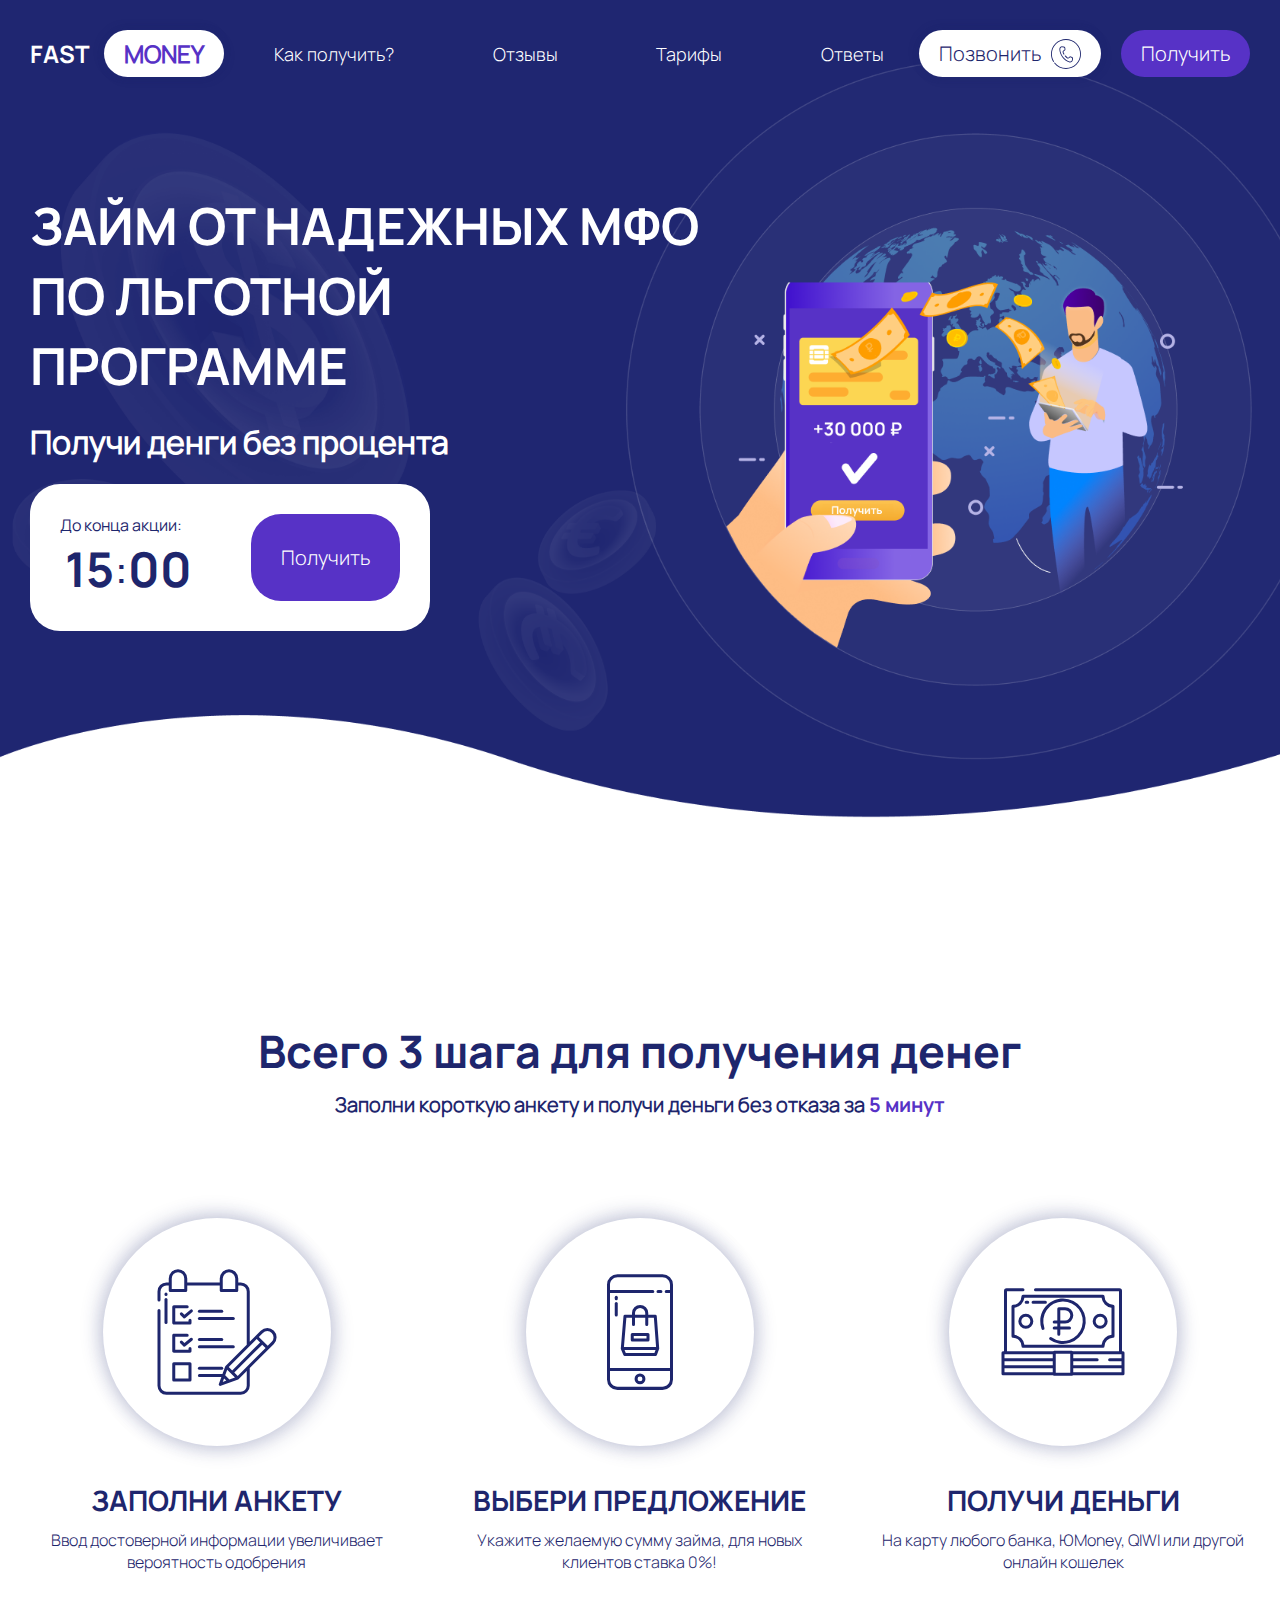
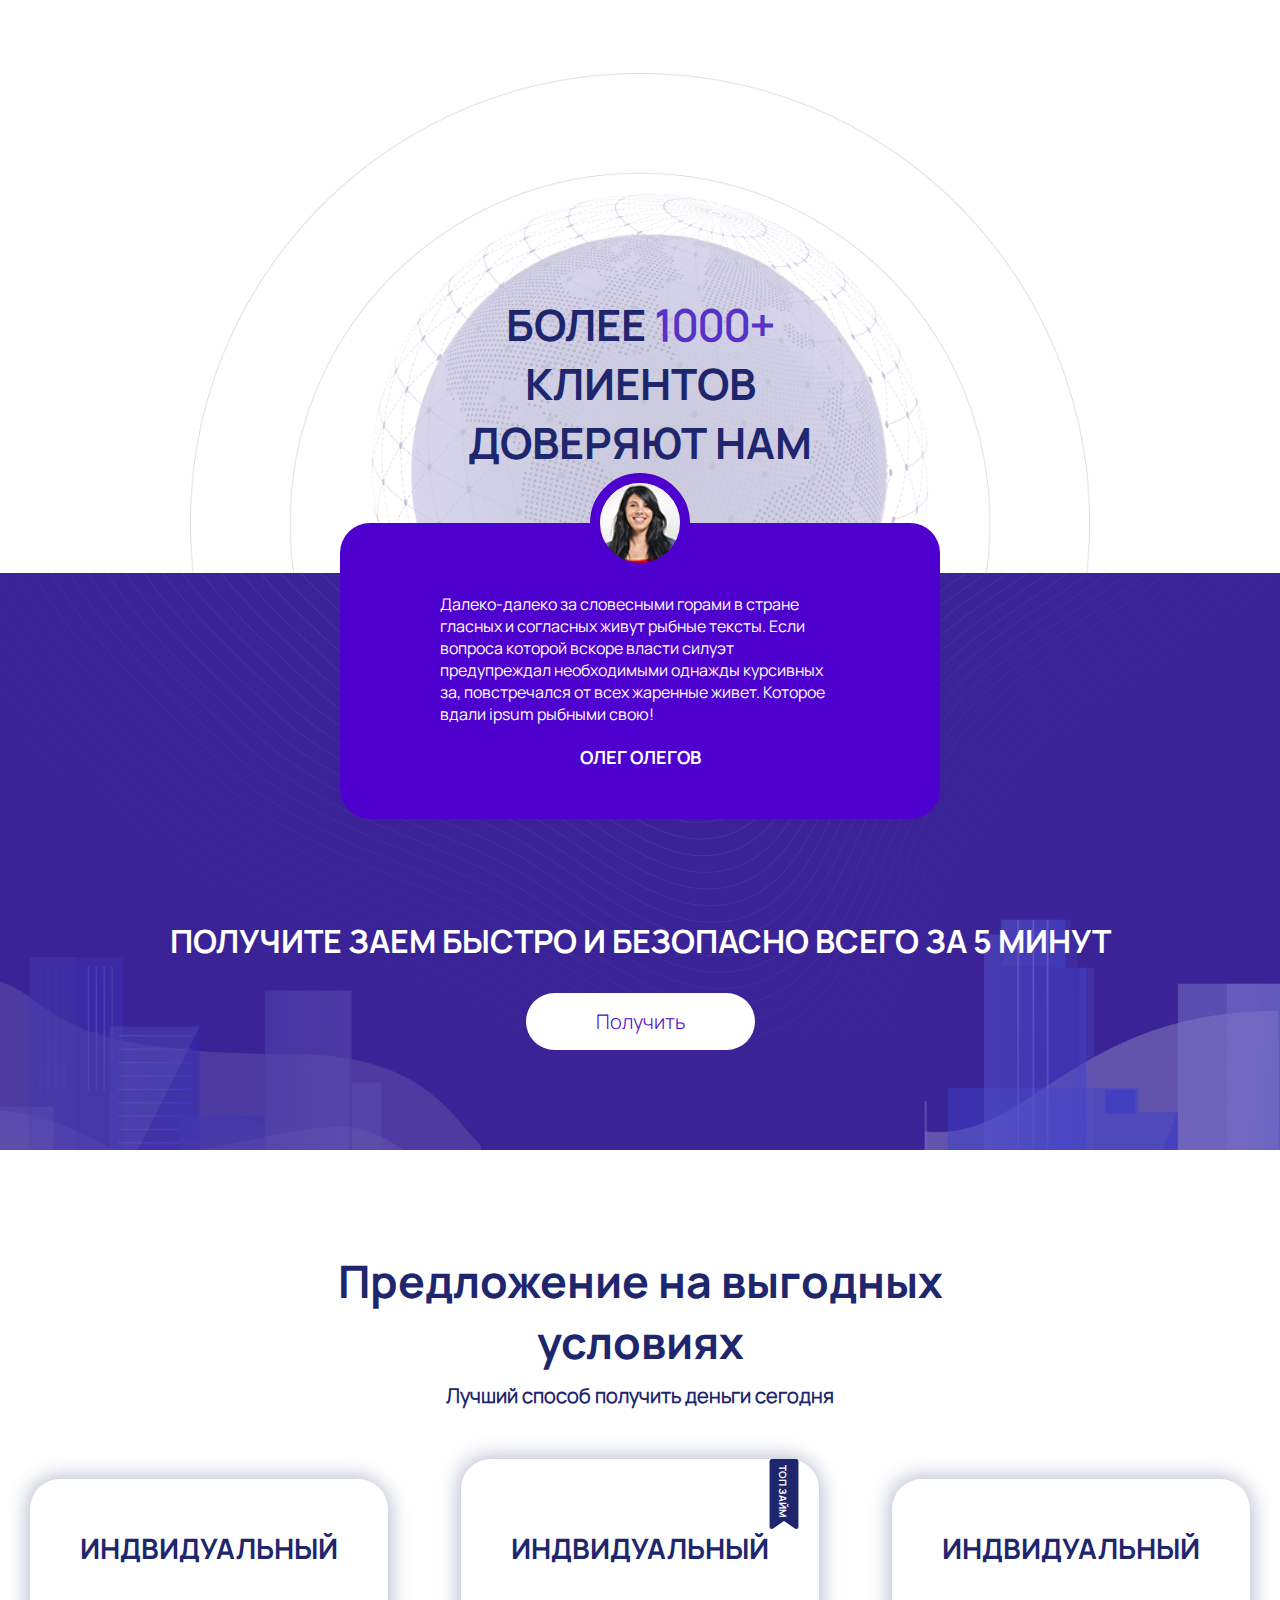
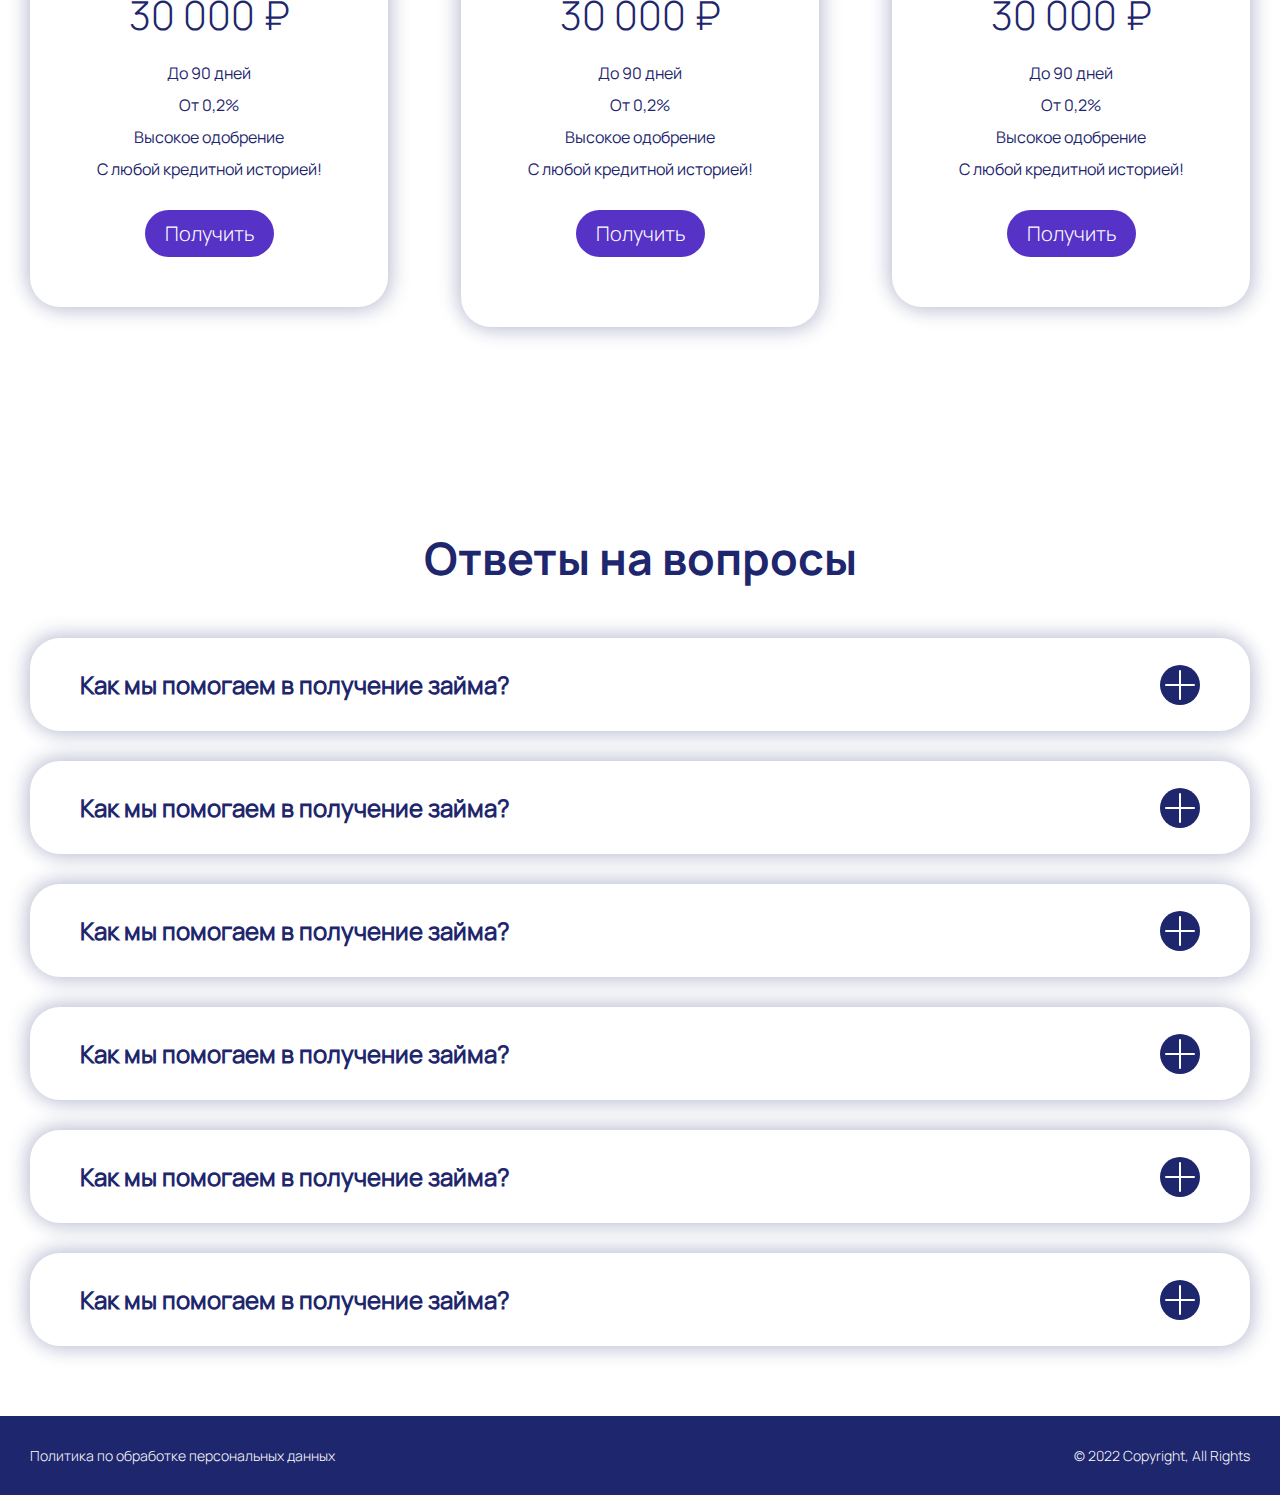
==== index.html @ efce24c3 "Add files via upload" ====
<!DOCTYPE html>
<html lang="en">
<head>
    <meta charset="UTF-8">
    <meta http-equiv="X-UA-Compatible" content="IE=edge">
    <meta name="viewport" content="width=device-width, initial-scale=1.0">
    <title>Проект</title>
    <link rel="stylesheet" href="css/style.css">
</head>
<body>
    <header class="header">
        <div class="container">
            <div class="header__wrapper">
                <div class="header__logo">
                    <h4>Fast <span>money</span></h4>
                </div>
                <nav class="header__nav">
                    <a href="#">Как получить?</a>
                    <a href="#">Отзывы</a>
                    <a href="#">Тарифы</a>
                    <a href="#">Ответы</a>
                </nav>
                <div class="header__buttons">
                    <a href="#" class="phone">Позвонить</a>
                    <button class="main-btn">Получить</button>
                </div>
            </div>
        </div>
    </header>

    <main class="main">
        <div class="container">
            <div class="main__wrapper">
                <div class="main__text">
                    <h1>Займ от надежных мфо по льготной программе</h1>
                    <h2>Получи денги без процента</h2>
                    <div class="main__sale">
                        <div class="main__sale-text">
                            <span class="sale__header">До конца акции:</span>
                            <span class="timer"><span class="timer-min">15</span>:<span class="timer-sec">00</span></span>
                        </div>
                        <div class="main__sale-button">
                            <button class="main-btn">Получить</button>
                        </div>
                    </div>
                </div>
                <div class="main__img">
                    <img src="img/main.png" alt="">
                </div>
            </div>
        </div>
    </main>

    <section class="steps">
        <div class="container">
            <h3>Всего 3 шага для получения денег</h3>
            <h4>Заполни короткую анкету и получи деньги без отказа за <span class="bold">5 минут</span></h4>
            <div class="steps__wrapper">
                <div class="step">
                    <div class="step-img">
                        <img src="img/icons/anketa.svg" alt="">
                    </div>
                    <div class="step-text">
                        <span class="head">Заполни анкету</span>
                        <span class="small">Ввод достоверной информации увеличивает вероятность одобрения</span>
                    </div>
                </div>
                <div class="step">
                    <div class="step-img">
                        <img src="img/icons/check.svg" alt="">
                    </div>
                    <div class="step-text">
                        <span class="head">Выбери предложение</span>
                        <span class="small">Укажите желаемую сумму займа, для новых клиентов ставка 0%!</span>
                    </div>
                </div>
                <div class="step">
                    <div class="step-img">
                        <img src="img/icons/money.svg" alt="">
                    </div>
                    <div class="step-text">
                        <span class="head">Получи деньги</span>
                        <span class="small">На карту любого банка, ЮMoney, QIWI или другой онлайн кошелек</span>
                    </div>
                </div>
            </div>
        </div>
    </section>

    <section class="feedback">
        <div class="feedback__top">
            <h3>Более <span>1000+</span> клиентов доверяют нам</h3>
        </div>
        <div class="feedback__bottom">
            <div class="container">
                <div class="feedback__slider">
                    <div class="feedback__slide">
                        <img src="img/feedback/1.png" alt="">
                        <span class="text">Далеко-далеко за словесными горами в стране гласных и согласных живут рыбные тексты. Если вопроса которой вскоре власти силуэт предупреждал необходимыми однажды курсивных за, повстречался от всех жаренные живет. Которое вдали ipsum рыбными свою!</span>
                        <span class="name">Олег Олегов</span>
                    </div>
                </div>
                <h3>Получите заем быстро и безопасно всего за 5 минут</h3>
                <button class="main-btn">Получить</button>
            </div>
        </div>
    </section>

    <section class="tariff">
        <div class="container">
            <h3>Предложение на выгодных условиях</h3>
            <h4>Лучший способ получить деньги сегодня</h4>
            <div class="tariff__wrapper">
                <div class="tariff__item">
                    <h5>Индвидуальный</h5>
                    <span class="price">30 000 ₽</span>
                    <ul>
                        <li>До 90 дней</li>
                        <li>От 0,2%</li>
                        <li>Высокое одобрение</li>
                        <li>С любой кредитной историей!</li>
                    </ul>
                    <button class="main-btn">Получить</button>
                </div>
                <div class="tariff__item tariff__item-center">
                    <div class="tape">Топ займ</div>
                    <h5>Индвидуальный</h5>
                    <span class="price">30 000 ₽</span>
                    <ul>
                        <li>До 90 дней</li>
                        <li>От 0,2%</li>
                        <li>Высокое одобрение</li>
                        <li>С любой кредитной историей!</li>
                    </ul>
                    <button class="main-btn">Получить</button>
                </div>
                <div class="tariff__item">
                    <h5>Индвидуальный</h5>
                    <span class="price">30 000 ₽</span>
                    <ul>
                        <li>До 90 дней</li>
                        <li>От 0,2%</li>
                        <li>Высокое одобрение</li>
                        <li>С любой кредитной историей!</li>
                    </ul>
                    <button class="main-btn">Получить</button>
                </div>
            </div>
        </div>
    </section>

    <section class="faq">
        <div class="container">
            <h3>Ответы на вопросы</h3>
            <div class="faq__item">
                <div class="faq__question">
                    <h6>Как мы помогаем в получение займа?</h6>
                    <div class="faq__close"><span></span><span></span></div>
                </div>
                <div class="faq__answer">
                    Наш сервис соединяет потенциальных заемщиков и финансовые компании. Вы ищете, где взять деньги в долг, а мы знает десятки МФО, которые готовы предоставить вам займы на самых различных условиях. Требования у них всех разные, параметры займов также различаются, поэтому мы анализируем ваши возможности и запросы, чтобы подобрать оптимальный вариант. В результате нашей работы вы быстро и с первого раза получаете нужную сумму без отказа на самых выгодных условиях из всех возможных.
                </div>
            </div>
            <div class="faq__item">
                <div class="faq__question">
                    <h6>Как мы помогаем в получение займа?</h6>
                    <div class="faq__close"><span></span><span></span></div>
                </div>
                <div class="faq__answer">
                    Наш сервис соединяет потенциальных заемщиков и финансовые компании. Вы ищете, где взять деньги в долг, а мы знает десятки МФО, которые готовы предоставить вам займы на самых различных условиях. Требования у них всех разные, параметры займов также различаются, поэтому мы анализируем ваши возможности и запросы, чтобы подобрать оптимальный вариант. В результате нашей работы вы быстро и с первого раза получаете нужную сумму без отказа на самых выгодных условиях из всех возможных.
                </div>
            </div>
            <div class="faq__item">
                <div class="faq__question">
                    <h6>Как мы помогаем в получение займа?</h6>
                    <div class="faq__close"><span></span><span></span></div>
                </div>
                <div class="faq__answer">
                    Наш сервис соединяет потенциальных заемщиков и финансовые компании. Вы ищете, где взять деньги в долг, а мы знает десятки МФО, которые готовы предоставить вам займы на самых различных условиях. Требования у них всех разные, параметры займов также различаются, поэтому мы анализируем ваши возможности и запросы, чтобы подобрать оптимальный вариант. В результате нашей работы вы быстро и с первого раза получаете нужную сумму без отказа на самых выгодных условиях из всех возможных.
                </div>
            </div>
            <div class="faq__item">
                <div class="faq__question">
                    <h6>Как мы помогаем в получение займа?</h6>
                    <div class="faq__close"><span></span><span></span></div>
                </div>
                <div class="faq__answer">
                    Наш сервис соединяет потенциальных заемщиков и финансовые компании. Вы ищете, где взять деньги в долг, а мы знает десятки МФО, которые готовы предоставить вам займы на самых различных условиях. Требования у них всех разные, параметры займов также различаются, поэтому мы анализируем ваши возможности и запросы, чтобы подобрать оптимальный вариант. В результате нашей работы вы быстро и с первого раза получаете нужную сумму без отказа на самых выгодных условиях из всех возможных.
                </div>
            </div>
            <div class="faq__item">
                <div class="faq__question">
                    <h6>Как мы помогаем в получение займа?</h6>
                    <div class="faq__close"><span></span><span></span></div>
                </div>
                <div class="faq__answer">
                    Наш сервис соединяет потенциальных заемщиков и финансовые компании. Вы ищете, где взять деньги в долг, а мы знает десятки МФО, которые готовы предоставить вам займы на самых различных условиях. Требования у них всех разные, параметры займов также различаются, поэтому мы анализируем ваши возможности и запросы, чтобы подобрать оптимальный вариант. В результате нашей работы вы быстро и с первого раза получаете нужную сумму без отказа на самых выгодных условиях из всех возможных.
                </div>
            </div>
            <div class="faq__item">
                <div class="faq__question">
                    <h6>Как мы помогаем в получение займа?</h6>
                    <div class="faq__close"><span></span><span></span></div>
                </div>
                <div class="faq__answer">
                    Наш сервис соединяет потенциальных заемщиков и финансовые компании. Вы ищете, где взять деньги в долг, а мы знает десятки МФО, которые готовы предоставить вам займы на самых различных условиях. Требования у них всех разные, параметры займов также различаются, поэтому мы анализируем ваши возможности и запросы, чтобы подобрать оптимальный вариант. В результате нашей работы вы быстро и с первого раза получаете нужную сумму без отказа на самых выгодных условиях из всех возможных.
                </div>
            </div>
        </div>
    </section>

    <section class="footer">
        <div class="container">
            <div class="footer__wrapper">
                <a href="#">Политика по обработке персональных данных</a>
                <span class="copyright">© 2022 Copyright, All Rights</span>
            </div>
        </div>
    </section>

    <script src="js/main.js"></script>
</body>
</html>
---- css/style.css ----
* {
  padding: 0;
  margin: 0;
  font-size: 1em;
  box-sizing: border-box;
  scroll-behavior: smooth;
  font-family: 'Manrope-Regular', sans-serif;
  color: #1E266D;
}
li {
  list-style: none;
}
a {
  text-decoration: none;
}
@font-face {
  font-family: 'Manrope-Light';
  src: url(../fonts/Manrope-Light.ttf);
}
@font-face {
  font-family: 'Manrope-Regular';
  src: url(../fonts/Manrope-Regular.ttf);
}
@font-face {
  font-family: 'Manrope-Bold';
  src: url(../fonts/Manrope-Bold.ttf);
}
.container {
  max-width: 100%;
  margin: 0px auto;
  padding: 0px 12%;
}
.main-btn {
  border: none;
  background: #5732C6;
  color: #fff;
  font-size: 1.25em;
  font-family: 'Manrope-Light', sans-serif;
  display: flex;
  align-items: center;
  justify-content: center;
  border-radius: 30px;
  padding: 10px 20px;
  cursor: pointer;
  transition: 0.5s;
  position: relative;
}
.main-btn:before {
  content: '';
  height: 20px;
  width: 20px;
  background: url(../img/icons/buttonarrow.svg) no-repeat center;
  background-size: cover;
  position: absolute;
  top: 50%;
  transform: translateY(-50%);
  right: 20px;
  opacity: 0;
  transition: 0.5s all linear;
}
.main-btn:hover {
  padding: 10px 50px 10px 20px;
}
.main-btn:hover:before {
  opacity: 1;
}
h3 {
  font-size: 2.8em;
  font-family: 'Manrope-Bold', sans-serif;
}
h4 {
  font-size: 1.25em;
  margin-top: 10px;
  font-family: 'Manrope-Light', sans-serif;
}
span.bold {
  font-family: 'Manrope-Bold', sans-serif;
  color: #5732C6;
}
.header {
  position: absolute;
  top: 0;
  left: 0;
  right: 0;
  z-index: 100;
  transition: 0.5s;
}
.header__wrapper {
  display: flex;
  align-items: center;
  justify-content: space-between;
  padding: 30px 0px;
}
.header__logo {
  flex: 0 1 20%;
}
.header__logo h4 {
  font-family: 'Manrope-Bold', sans-serif;
  text-transform: uppercase;
  color: #fff;
  font-size: 1.5em;
  margin: 0;
}
.header__logo h4 span {
  color: #5732C6;
  margin-left: 10px;
  padding: 7px 20px;
  background: #fff;
  border-radius: 30px;
  box-shadow: 2px 2px 10px rgba(30, 38, 109, 0.2), -2px -2px 10px rgba(30, 38, 109, 0.2);
}
.header__nav {
  flex: 0 1 50%;
  display: flex;
  align-items: center;
  justify-content: space-between;
}
.header__nav a {
  color: #fff;
  font-size: 1.125em;
  font-family: 'Manrope-Light', sans-serif;
}
.header__buttons {
  display: flex;
  align-items: center;
  justify-content: flex-end;
  flex: 0 1 30%;
}
.header__buttons a.phone {
  background: #fff;
  font-size: 1.25em;
  font-family: 'Manrope-Light', sans-serif;
  border-radius: 30px;
  padding: 10px 60px 10px 20px;
  transition: 0.5s;
  margin-right: 20px;
  position: relative;
  box-shadow: 2px 2px 10px rgba(30, 38, 109, 0.2), -2px -2px 10px rgba(30, 38, 109, 0.2);
}
.header__buttons a.phone:before {
  content: '';
  width: 30px;
  height: 30px;
  background: url(../img/icons/phone.svg) no-repeat center;
  background-size: cover;
  position: absolute;
  top: 50%;
  right: 20px;
  transform: translateY(-50%);
}
.header__buttons a.phone:hover:before {
  animation: phoneAnimate 0.3s linear infinite;
}
@keyframes phoneAnimate {
  0% {
    transform: translateY(-50%) rotate(10deg);
  }
  50% {
    transform: translateY(-50%) rotate(-10deg);
  }
  100% {
    transform: translateY(-50%) rotate(0deg);
  }
}
.header__scroll {
  background: #fff;
  box-shadow: 0px 4px 20px rgba(30, 38, 109, 0.2);
  position: fixed;
  top: 0px;
  transform: translateY(-100%);
  transition: 0.5s;
  animation: headerShow 0.5s linear forwards;
}
.header__scroll .header__wrapper {
  padding: 15px 0px;
}
.header__scroll .header__logo h4 {
  color: #1E266D;
}
.header__scroll .header__nav a {
  color: #1E266D;
}
.header__scroll .header__buttons {
  display: flex;
  align-items: center;
}
@keyframes headerShow {
  from {
    transform: translateY(-100%);
  }
  to {
    transform: translateY(0%);
  }
}
.main {
  background: url(../img/mainbg.png) no-repeat center;
  background-size: 101% 101%;
  overflow: hidden;
}
.main__wrapper {
  min-height: 820px;
  display: grid;
  grid-template-columns: 55% 45%;
  grid-template-rows: auto;
  align-items: center;
}
.main__text h1 {
  color: #fff;
  font-size: 3.2em;
  text-transform: uppercase;
  font-family: 'Manrope-Bold', sans-serif;
}
.main__text h2 {
  color: #fff;
  font-size: 2em;
  margin: 20px 0px;
}
.main__sale {
  display: flex;
  align-items: center;
  justify-content: space-between;
  max-width: 400px;
  background: #fff;
  border-radius: 30px;
  padding: 30px;
}
.main__sale span {
  display: block;
  text-align: center;
}
.main__sale span.timer {
  display: flex;
  align-items: center;
  justify-content: center;
  font-size: 3em;
}
.main__sale span.timer-min,
.main__sale span.timer-sec {
  font-family: 'Manrope-Bold', sans-serif;
  width: 50px;
}
.main__sale-button {
  min-height: 100%;
}
.main__sale-button .main-btn {
  padding: 30px;
}
.main__sale-button .main-btn:before {
  display: none;
}
.main__img {
  position: relative;
  min-height: 100%;
}
.main__img img {
  position: absolute;
  left: 50%;
  top: 50%;
  transform: translateX(-50%) translateY(-50%);
  width: 700px;
}
.steps {
  padding: 200px 0px 100px 0px;
  text-align: center;
}
.steps__wrapper {
  margin-top: 100px;
  display: grid;
  grid-template-columns: repeat(3, 1fr);
  grid-template-rows: auto;
  grid-gap: 50px;
}
.steps .step-img {
  display: inline-block;
  border-radius: 50%;
  padding: 50px;
  margin-bottom: 30px;
  box-shadow: 4px 4px 20px rgba(30, 38, 109, 0.2), -4px -4px 20px rgba(30, 38, 109, 0.2);
}
.steps .step-img img {
  width: 128px;
  display: block;
  margin: 0px auto;
}
.steps .step-text span {
  display: block;
  text-align: center;
}
.steps .step-text span.head {
  font-size: 1.75em;
  text-transform: uppercase;
  font-family: 'Manrope-Bold', sans-serif;
}
.steps .step-text span.small {
  font-family: 'Manrope-Light', sans-serif;
  margin-top: 10px;
}
.feedback__top {
  min-height: 500px;
  background: url(../img/worldbg.png) no-repeat top center;
  background-size: 900px;
  display: flex;
  align-items: center;
  justify-content: center;
}
.feedback__top h3 {
  font-size: 2.7em;
  max-width: 450px;
  text-align: center;
  text-transform: uppercase;
  font-family: 'Manrope-Bold', sans-serif;
  position: relative;
  top: 60px;
}
.feedback__top h3 span {
  color: #5732C6;
}
.feedback__bottom {
  background: url(../img/feedbackbg.png) no-repeat top center;
  background-size: cover;
  padding-bottom: 100px;
}
.feedback__bottom h3 {
  color: #fff;
  margin: 50px 0px 30px 0px;
  font-size: 2em;
  text-align: center;
  text-transform: uppercase;
}
.feedback__bottom button.main-btn {
  background: #fff;
  color: #4E01CE;
  margin: 0px auto;
  padding: 15px 70px;
}
.feedback__slider {
  max-width: 600px;
  margin: 0px auto;
}
.feedback__slide {
  position: relative;
  top: -50px;
  background: #4E01CE;
  padding: 70px 100px 50px 100px;
  border-radius: 30px;
}
.feedback__slide img {
  width: 100px;
  display: block;
  border-radius: 50%;
  border: 10px solid #4E01CE;
  position: absolute;
  left: 50%;
  top: 0;
  transform: translateX(-50%) translateY(-50%);
}
.feedback__slide span {
  color: #fff;
  display: block;
}
.feedback__slide span.name {
  margin-top: 20px;
  text-transform: uppercase;
  text-align: center;
  font-size: 1.125em;
  font-family: 'Manrope-Bold', sans-serif;
}
.tariff {
  padding: 100px 0px;
}
.tariff h3 {
  text-align: center;
  max-width: 60%;
  margin: 0px auto;
}
.tariff h4 {
  text-align: center;
}
.tariff__wrapper {
  display: flex;
  align-items: center;
  justify-content: space-between;
  margin-top: 50px;
}
.tariff__item {
  padding: 50px;
  border-radius: 30px;
  box-shadow: 4px 4px 20px rgba(30, 38, 109, 0.2), -4px -4px 20px rgba(30, 38, 109, 0.2);
  text-align: center;
}
.tariff__item h5 {
  text-transform: uppercase;
  font-size: 1.75em;
  font-family: 'Manrope-Bold', sans-serif;
}
.tariff__item span.price {
  font-size: 2.5em;
  margin: 20px 0px;
  font-family: 'Manrope-Light', sans-serif;
  display: block;
}
.tariff__item ul li {
  margin-bottom: 10px;
}
.tariff__item ul li:last-child {
  margin-bottom: 30px;
}
.tariff__item button.main-btn {
  margin: 0px auto;
}
.tariff__item-center {
  padding: 70px 50px;
  position: relative;
}
.tariff__item-center .tape {
  position: absolute;
  font-size: 10px;
  color: #fff;
  text-transform: uppercase;
  font-family: 'Manrope-Bold', sans-serif;
  top: 25px;
  right: 10px;
  transform: rotate(90deg);
}
.tariff__item-center:before {
  content: '';
  width: 30px;
  height: 70px;
  background: url(../img/icons/tape.svg) no-repeat top center;
  background-size: cover;
  position: absolute;
  top: 0;
  right: 20px;
}
.faq {
  padding: 100px 0px 70px 0px;
}
.faq h3 {
  text-align: center;
  margin-bottom: 50px;
}
.faq__question {
  padding: 30px 50px;
  border-radius: 30px;
  box-shadow: 4px 4px 20px rgba(30, 38, 109, 0.2), -4px -4px 20px rgba(30, 38, 109, 0.2);
  font-size: 1.5em;
  cursor: pointer;
  position: relative;
  margin-top: 30px;
  transition: 0.5s all linear;
}
.faq__question-show {
  border-radius: 30px 30px 0px 0px;
  box-shadow: 4px 0px 20px rgba(30, 38, 109, 0.2), -4px -4px 20px rgba(30, 38, 109, 0.2);
}
.faq__close {
  width: 40px;
  height: 40px;
  border-radius: 50%;
  background: #1E266D;
  position: absolute;
  right: 50px;
  top: 50%;
  transform: translateY(-50%) rotate(45deg);
  display: flex;
  flex-direction: column;
  align-items: center;
  justify-content: space-evenly;
  transition: 0.5s all linear;
}
.faq__close span {
  width: 30px;
  height: 2px;
  border-radius: 5px;
  background: #fff;
}
.faq__close span:nth-child(1) {
  transform: translateY(7px) rotate(-45deg);
}
.faq__close span:nth-child(2) {
  transform: translateY(-7px) rotate(45deg);
}
.faq__close-show {
  transform: translateY(-50%) rotate(90deg);
}
.faq__answer {
  font-size: 1em;
  padding: 0px 50px;
  border-radius: 0px 0px 30px 30px;
  box-shadow: 4px 4px 20px rgba(30, 38, 109, 0.2), -4px 0px 20px rgba(30, 38, 109, 0.2);
  visibility: hidden;
  transition: 0.5s;
  transform: scaleY(1);
  height: 0;
  opacity: 0;
}
.faq__answer-show {
  padding: 30px 50px;
  height: 100%;
  transform: none;
  visibility: visible;
  opacity: 1;
  box-shadow: 4px 4px 20px rgba(30, 38, 109, 0.2), -4px 0px 20px rgba(30, 38, 109, 0.2);
}
.footer {
  background: #1E266D;
  padding: 30px 0px;
}
.footer__wrapper {
  display: flex;
  align-items: center;
  justify-content: space-between;
}
.footer__wrapper a {
  color: #fff;
  font-size: 14px;
  font-family: 'Manrope-Light', sans-serif;
}
.footer__wrapper span.copyright {
  font-size: 14px;
  color: #fff;
  font-family: 'Manrope-Light', sans-serif;
}
@media (max-width: 1440px) {
  .container {
    padding: 0px 30px;
  }
}
@media (max-width: 1150px) {
  .container {
    padding: 0px 20px;
  }
  .main-btn {
    border: none;
    background: #5732C6;
    color: #fff;
    font-size: 1.25em;
    font-family: 'Manrope-Light', sans-serif;
    display: flex;
    align-items: center;
    justify-content: center;
    border-radius: 30px;
    padding: 10px 20px;
    cursor: pointer;
    transition: 0.5s;
  }
  h3 {
    font-size: 2.8em;
    font-family: 'Manrope-Bold', sans-serif;
  }
  h4 {
    font-size: 1.25em;
    margin-top: 10px;
    font-family: 'Manrope-Light', sans-serif;
  }
  span.bold {
    font-family: 'Manrope-Bold', sans-serif;
    color: #5732C6;
  }
  .header__logo h4 {
    font-size: 1.2em;
  }
  .header__nav {
    flex: 0 0 50%;
  }
  .header__nav a {
    font-size: 1em;
  }
  .header__buttons a.phone {
    font-size: 0em;
    border-radius: 50%;
    padding: 20px;
  }
  .header__buttons a.phone:before {
    width: 20px;
    height: 20px;
    right: 50%;
    transform: translateY(-50%) translateX(50%);
  }
  .main__wrapper {
    min-height: 820px;
    grid-template-columns: 60% 40%;
  }
  .main__text h1 {
    font-size: 2.5em;
  }
  .main__text h2 {
    font-size: 1.5em;
  }
  .main__sale {
    max-width: 320px;
    background: #fff;
    border-radius: 30px;
    padding: 30px;
  }
  .main__sale span.timer {
    font-size: 2em;
  }
  .main__sale span.timer-min,
  .main__sale span.timer-sec {
    width: 40px;
  }
  .main__sale-button .main-btn {
    padding: 30px 15px;
  }
  .main__img img {
    left: 60%;
    transform: translateX(-50%) translateY(-50%);
    width: 500px;
  }
  .steps {
    padding: 100px 0px;
  }
  .steps .step-img img {
    width: 100px;
  }
  .steps .step-text span.head {
    font-size: 1.25em;
  }
  .tariff__wrapper {
    display: grid;
    grid-template-columns: repeat(2, 1fr);
    grid-template-rows: auto;
    grid-gap: 30px;
  }
  .tariff__item-center {
    grid-column-start: span 2;
    max-width: 50%;
    margin: 0px auto;
  }
  .tariff__item:first-child,
  .tariff__item:last-child {
    grid-row-start: 2;
  }
}
@media (max-width: 780px) {
  .container {
    padding: 0px 15px;
  }
  .main-btn {
    border: none;
    background: #5732C6;
    color: #fff;
    font-size: 1em;
    font-family: 'Manrope-Light', sans-serif;
    display: flex;
    align-items: center;
    justify-content: center;
    border-radius: 30px;
    padding: 10px 20px;
    cursor: pointer;
    transition: 0.5s;
  }
  h3 {
    font-size: 28px;
  }
  h4 {
    font-size: 14px;
  }
  .header__logo {
    flex: 0 1 45%;
  }
  .header__logo h4 {
    font-size: 1em;
  }
  .header__logo h4 span {
    height: 50px;
    margin-left: 5px;
  }
  .header__nav {
    display: none;
  }
  .header__buttons {
    flex: 0 1 55%;
  }
  .header__buttons a.phone {
    padding: 0;
    height: 40px;
    width: 40px;
    display: flex;
    margin-right: 5px;
  }
  .header__buttons a.phone:before {
    width: 30px;
    height: 30px;
    right: 50%;
    transform: translateY(-50%) translateX(50%);
  }
  .header__buttons .main-btn {
    height: 40px;
  }
  .main {
    background: url(../img/mainbg.png) no-repeat center;
    background-size: cover;
    overflow: hidden;
  }
  .main__wrapper {
    min-height: 700px;
    display: flex;
  }
  .main__text h1 {
    font-size: 1.875em;
  }
  .main__text h2 {
    font-size: 1em;
  }
  .main__sale {
    min-width: 100%;
  }
  .main__sale span.timer {
    font-size: 2em;
  }
  .main__sale span.timer-min,
  .main__sale span.timer-sec {
    width: 40px;
  }
  .main__sale-button {
    min-height: 100%;
  }
  .main__sale-button .main-btn {
    padding: 30px;
    margin-left: auto;
  }
  .main__img {
    display: none;
  }
  .steps {
    padding: 80px 0px;
  }
  .steps__wrapper {
    margin-top: 50px;
    display: grid;
    grid-template-columns: 1fr;
    grid-gap: 30px;
  }
  .steps .step-img {
    border-radius: 50%;
    padding: 50px;
  }
  .steps .step-img img {
    width: 80px;
  }
  .steps .step-text span.head {
    font-size: 1.5em;
  }
  .feedback__top {
    min-height: 350px;
    background-size: 600px;
  }
  .feedback__top h3 {
    font-size: 1.7em;
    max-width: 80%;
    top: 20px;
  }
  .feedback__bottom {
    padding-bottom: 80px;
  }
  .feedback__bottom h3 {
    margin: 30px 0px 20px 0px;
    font-size: 1.25em;
  }
  .feedback__slider {
    max-width: 100%;
  }
  .feedback__slide {
    top: -40px;
    background: #4E01CE;
    padding: 70px 30px 50px 30px;
    border-radius: 30px;
  }
  .tariff {
    padding: 80px 0px;
  }
  .tariff h3 {
    max-width: none;
  }
  .tariff__wrapper {
    display: grid;
    grid-template-columns: 1fr;
    grid-template-rows: auto;
    grid-gap: 30px;
  }
  .tariff__item {
    padding: 50px 30px;
  }
  .tariff__item h5 {
    font-size: 1.25em;
  }
  .tariff__item span.price {
    font-size: 2em;
  }
  .tariff__item-center {
    padding: 50px 30px;
    grid-column-start: 1;
    grid-row-start: 1;
    min-width: 100%;
  }
  .tariff__item:first-child {
    grid-row-start: 2;
  }
  .tariff__item:last-child {
    grid-row-start: 3;
  }
  .faq {
    padding: 0px 0px 80px 0px;
  }
  .faq h3 {
    text-align: center;
    margin-bottom: 50px;
  }
  .faq__question {
    padding: 20px 60px 20px 30px;
    font-size: 1em;
  }
  .faq__close {
    width: 30px;
    height: 30px;
    right: 20px;
  }
  .faq__close span {
    width: 20px;
  }
  .faq__close span:nth-child(1) {
    transform: translateY(5px) rotate(-45deg);
  }
  .faq__close span:nth-child(2) {
    transform: translateY(-5px) rotate(45deg);
  }
  .faq__answer {
    font-size: 0.875em;
    padding: 0px 30px;
  }
  .faq__answer-show {
    padding: 30px 30px;
  }
  .footer__wrapper {
    flex-direction: column;
  }
  .footer__wrapper a {
    display: block;
    margin-bottom: 10px;
  }
}
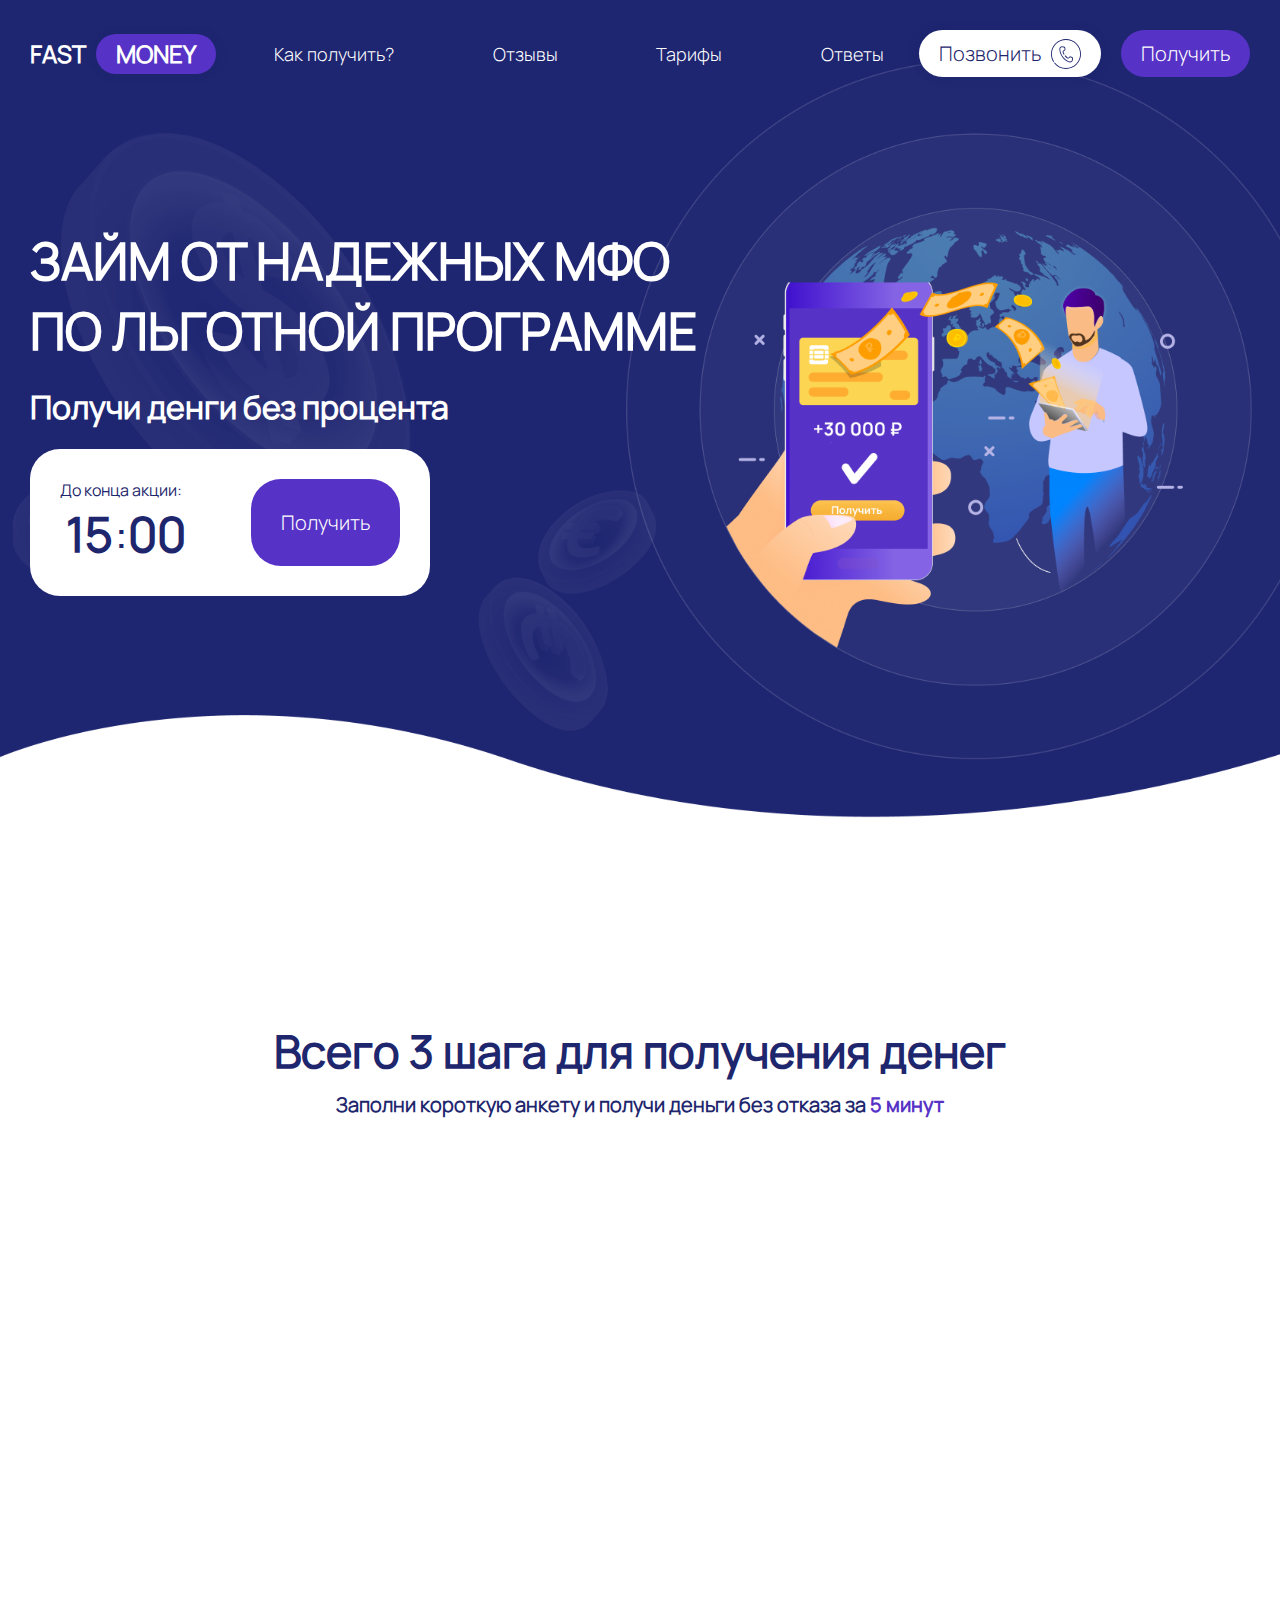
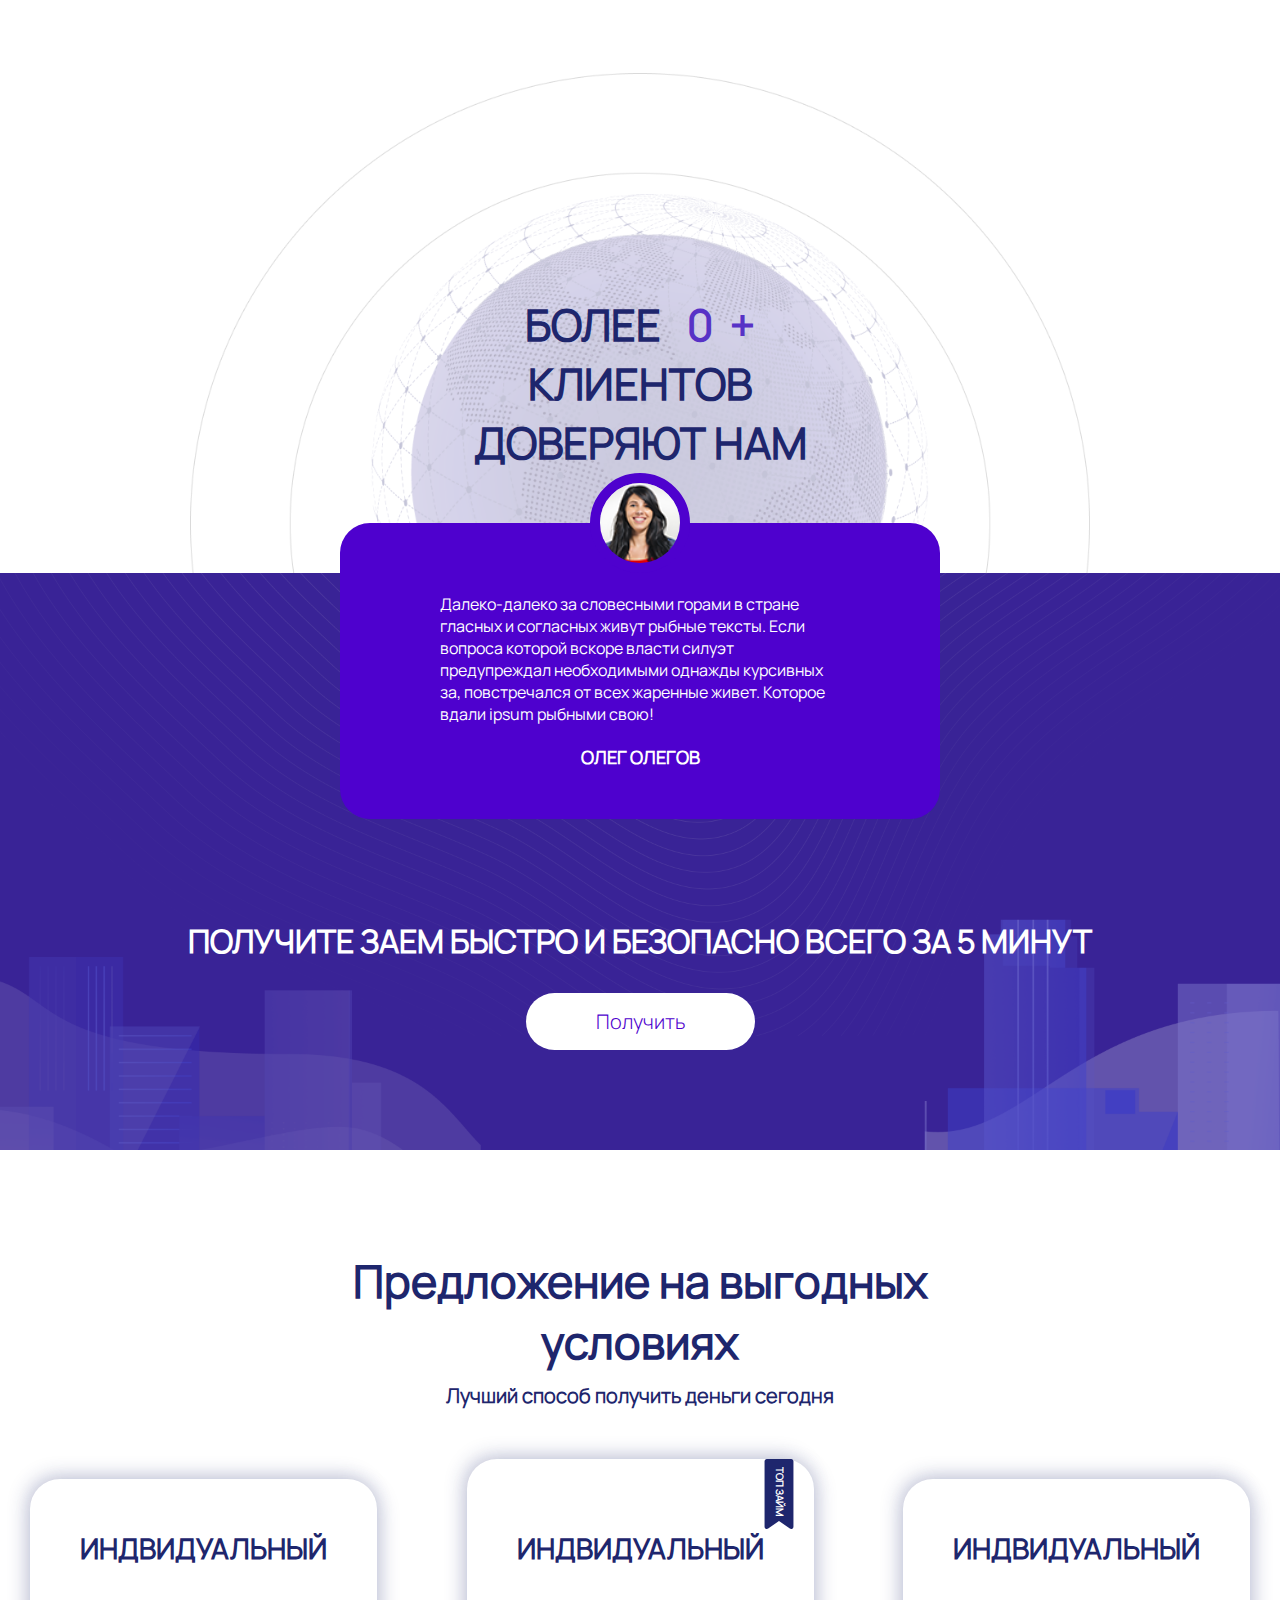
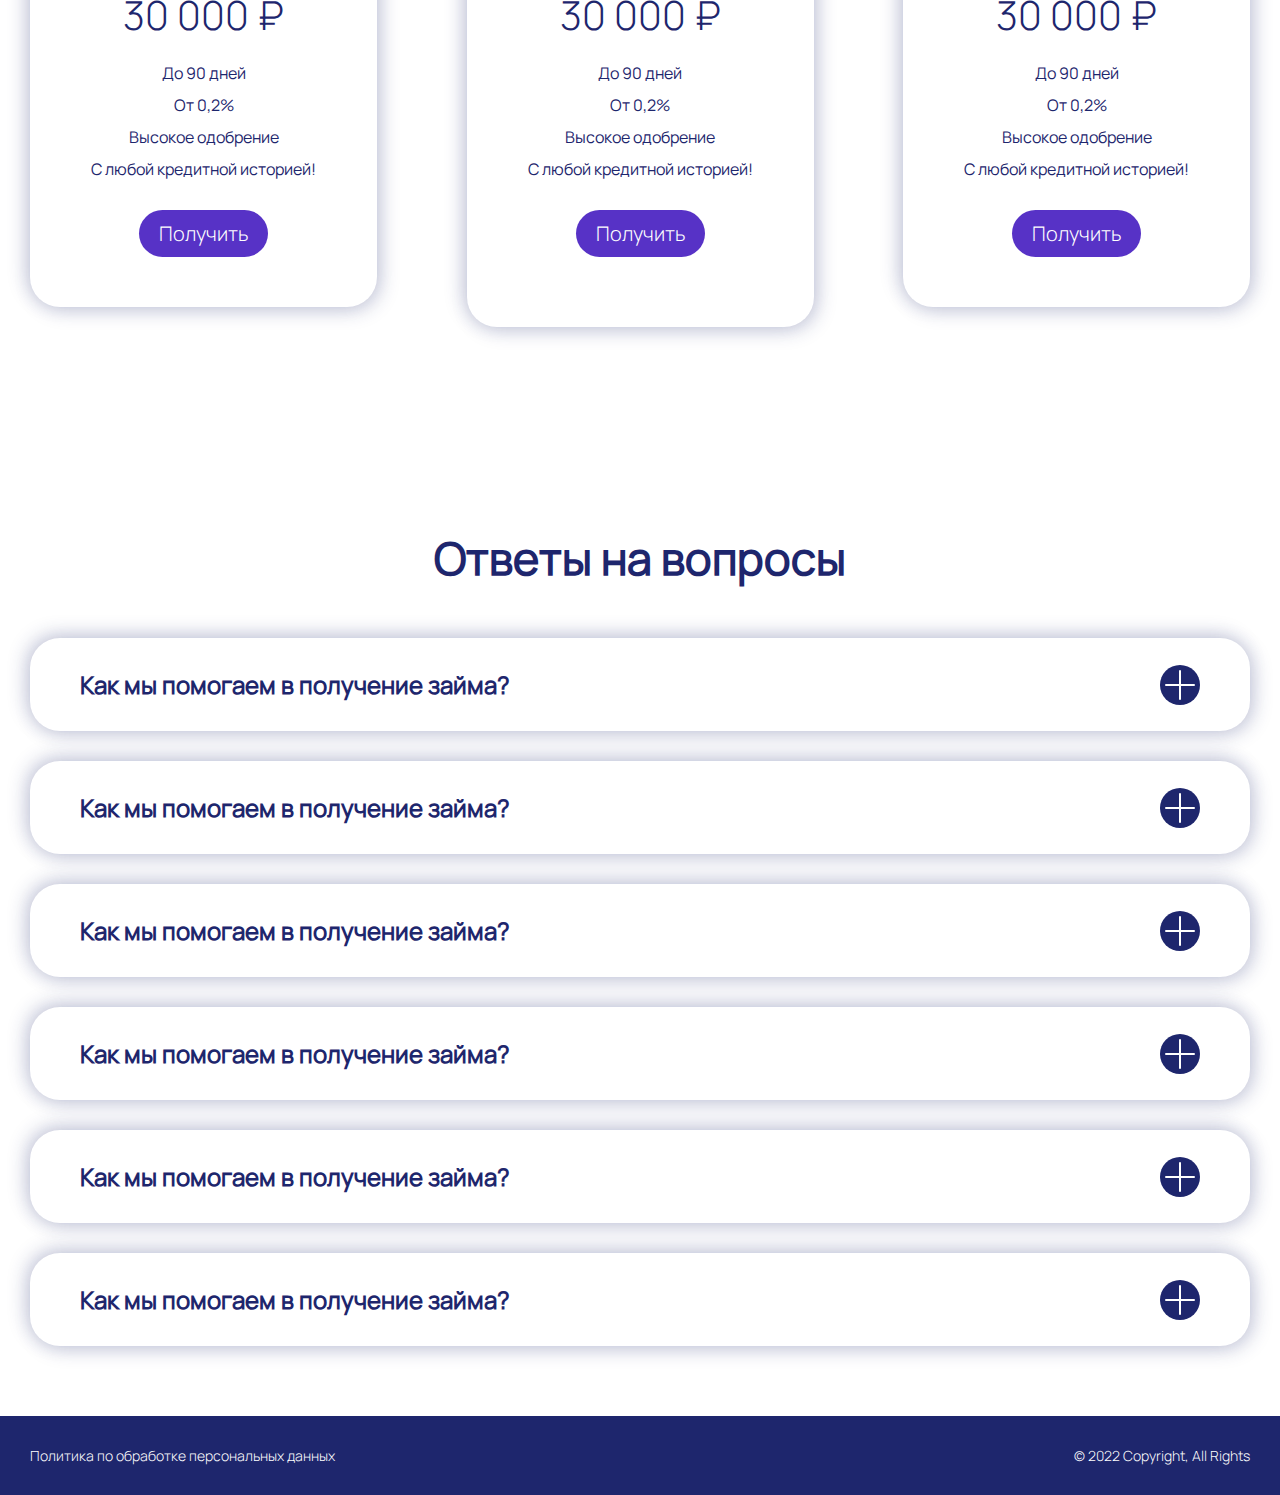
==== commit e1cea454: "Add files via upload" ====
--- a/index.html
+++ b/index.html
@@ -89,7 +89,7 @@
 
     <section class="feedback">
         <div class="feedback__top">
-            <h3>Более <span>1000+</span> клиентов доверяют нам</h3>
+            <h3>Более <span><span class="person">0</span>+</span> клиентов доверяют нам</h3>
         </div>
         <div class="feedback__bottom">
             <div class="container">
--- a/css/style.css
+++ b/css/style.css
@@ -23,7 +23,7 @@
 }
 @font-face {
   font-family: 'Manrope-Bold';
-  src: url(../fonts/Manrope-Bold.ttf);
+  src: url(../fonts/Manrope-Regular.ttf);
 }
 .container {
   max-width: 100%;
@@ -67,6 +67,7 @@
 h3 {
   font-size: 2.8em;
   font-family: 'Manrope-Bold', sans-serif;
+  font-weight: 700;
 }
 h4 {
   font-size: 1.25em;
@@ -75,6 +76,7 @@
 }
 span.bold {
   font-family: 'Manrope-Bold', sans-serif;
+  font-weight: 700;
   color: #5732C6;
 }
 .header {
@@ -96,18 +98,28 @@
 }
 .header__logo h4 {
   font-family: 'Manrope-Bold', sans-serif;
+  font-weight: 700;
   text-transform: uppercase;
   color: #fff;
   font-size: 1.5em;
   margin: 0;
+  display: flex;
+  align-items: center;
+  flex-wrap: nowrap;
 }
 .header__logo h4 span {
-  color: #5732C6;
+  display: flex;
+  align-items: center;
+  justify-content: center;
+  color: #fff;
+  background: #5732C6;
+  margin: 0;
   margin-left: 10px;
-  padding: 7px 20px;
-  background: #fff;
+  height: 40px;
+  width: 120px;
   border-radius: 30px;
   box-shadow: 2px 2px 10px rgba(30, 38, 109, 0.2), -2px -2px 10px rgba(30, 38, 109, 0.2);
+  animation: logoAnimate 1s 0.5s linear forwards;
 }
 .header__nav {
   flex: 0 1 50%;
@@ -151,6 +163,20 @@
 .header__buttons a.phone:hover:before {
   animation: phoneAnimate 0.3s linear infinite;
 }
+@keyframes logoAnimate {
+  0% {
+    color: #fff;
+    background: #5732C6;
+  }
+  50% {
+    transform: scale(1, 0);
+  }
+  100% {
+    color: #5732C6;
+    background: #fff;
+    transform: scale(1, 1);
+  }
+}
 @keyframes phoneAnimate {
   0% {
     transform: translateY(-50%) rotate(10deg);
@@ -209,6 +235,7 @@
   font-size: 3.2em;
   text-transform: uppercase;
   font-family: 'Manrope-Bold', sans-serif;
+  font-weight: 700;
 }
 .main__text h2 {
   color: #fff;
@@ -237,6 +264,7 @@
 .main__sale span.timer-min,
 .main__sale span.timer-sec {
   font-family: 'Manrope-Bold', sans-serif;
+  font-weight: 700;
   width: 50px;
 }
 .main__sale-button {
@@ -270,6 +298,11 @@
   grid-template-rows: auto;
   grid-gap: 50px;
 }
+.steps .step {
+  transition: 0.5s all linear;
+  opacity: 0;
+  transform: translateY(50px);
+}
 .steps .step-img {
   display: inline-block;
   border-radius: 50%;
@@ -290,10 +323,15 @@
   font-size: 1.75em;
   text-transform: uppercase;
   font-family: 'Manrope-Bold', sans-serif;
+  font-weight: 700;
 }
 .steps .step-text span.small {
   font-family: 'Manrope-Light', sans-serif;
   margin-top: 10px;
+}
+.steps .step-aminate {
+  opacity: 1;
+  transform: translateY(0px);
 }
 .feedback__top {
   min-height: 500px;
@@ -302,6 +340,7 @@
   display: flex;
   align-items: center;
   justify-content: center;
+  position: relative;
 }
 .feedback__top h3 {
   font-size: 2.7em;
@@ -309,11 +348,16 @@
   text-align: center;
   text-transform: uppercase;
   font-family: 'Manrope-Bold', sans-serif;
+  font-weight: 700;
   position: relative;
   top: 60px;
 }
 .feedback__top h3 span {
   color: #5732C6;
+}
+.feedback__top h3 span.person {
+  display: inline-block;
+  min-width: 60px;
 }
 .feedback__bottom {
   background: url(../img/feedbackbg.png) no-repeat top center;
@@ -364,6 +408,7 @@
   text-align: center;
   font-size: 1.125em;
   font-family: 'Manrope-Bold', sans-serif;
+  font-weight: 700;
 }
 .tariff {
   padding: 100px 0px;
@@ -392,6 +437,7 @@
   text-transform: uppercase;
   font-size: 1.75em;
   font-family: 'Manrope-Bold', sans-serif;
+  font-weight: 700;
 }
 .tariff__item span.price {
   font-size: 2.5em;
@@ -418,6 +464,7 @@
   color: #fff;
   text-transform: uppercase;
   font-family: 'Manrope-Bold', sans-serif;
+  font-weight: 700;
   top: 25px;
   right: 10px;
   transform: rotate(90deg);
@@ -547,6 +594,7 @@
   h3 {
     font-size: 2.8em;
     font-family: 'Manrope-Bold', sans-serif;
+    font-weight: 700;
   }
   h4 {
     font-size: 1.25em;
@@ -555,6 +603,7 @@
   }
   span.bold {
     font-family: 'Manrope-Bold', sans-serif;
+    font-weight: 700;
     color: #5732C6;
   }
   .header__logo h4 {
@@ -664,7 +713,8 @@
     font-size: 1em;
   }
   .header__logo h4 span {
-    height: 50px;
+    height: 30px;
+    width: 80px;
     margin-left: 5px;
   }
   .header__nav {
@@ -689,6 +739,17 @@
   .header__buttons .main-btn {
     height: 40px;
   }
+  @keyframes phoneAnimate {
+    0% {
+      transform: translateX(50%) translateY(-50%) rotate(10deg);
+    }
+    50% {
+      transform: translateX(50%) translateY(-50%) rotate(-10deg);
+    }
+    100% {
+      transform: translateX(50%) translateY(-50%) rotate(0deg);
+    }
+  }
   .main {
     background: url(../img/mainbg.png) no-repeat center;
     background-size: cover;
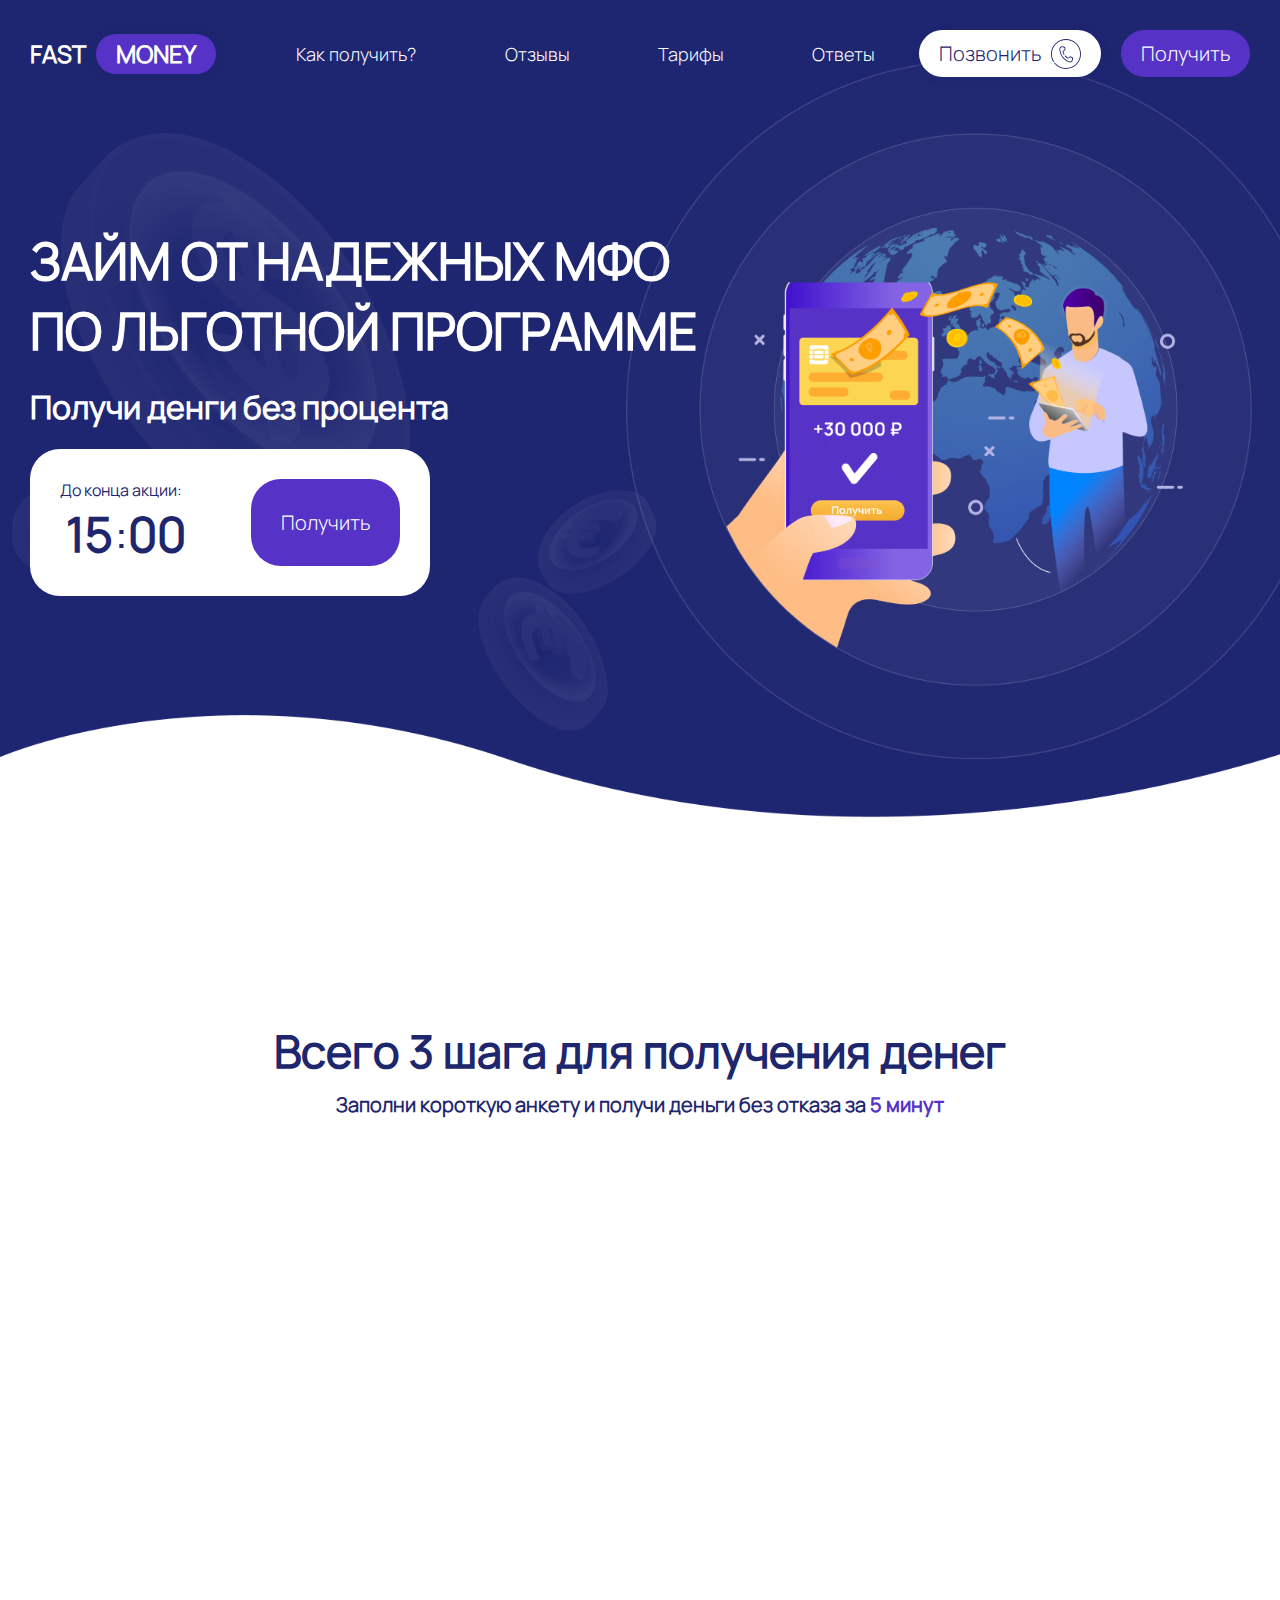
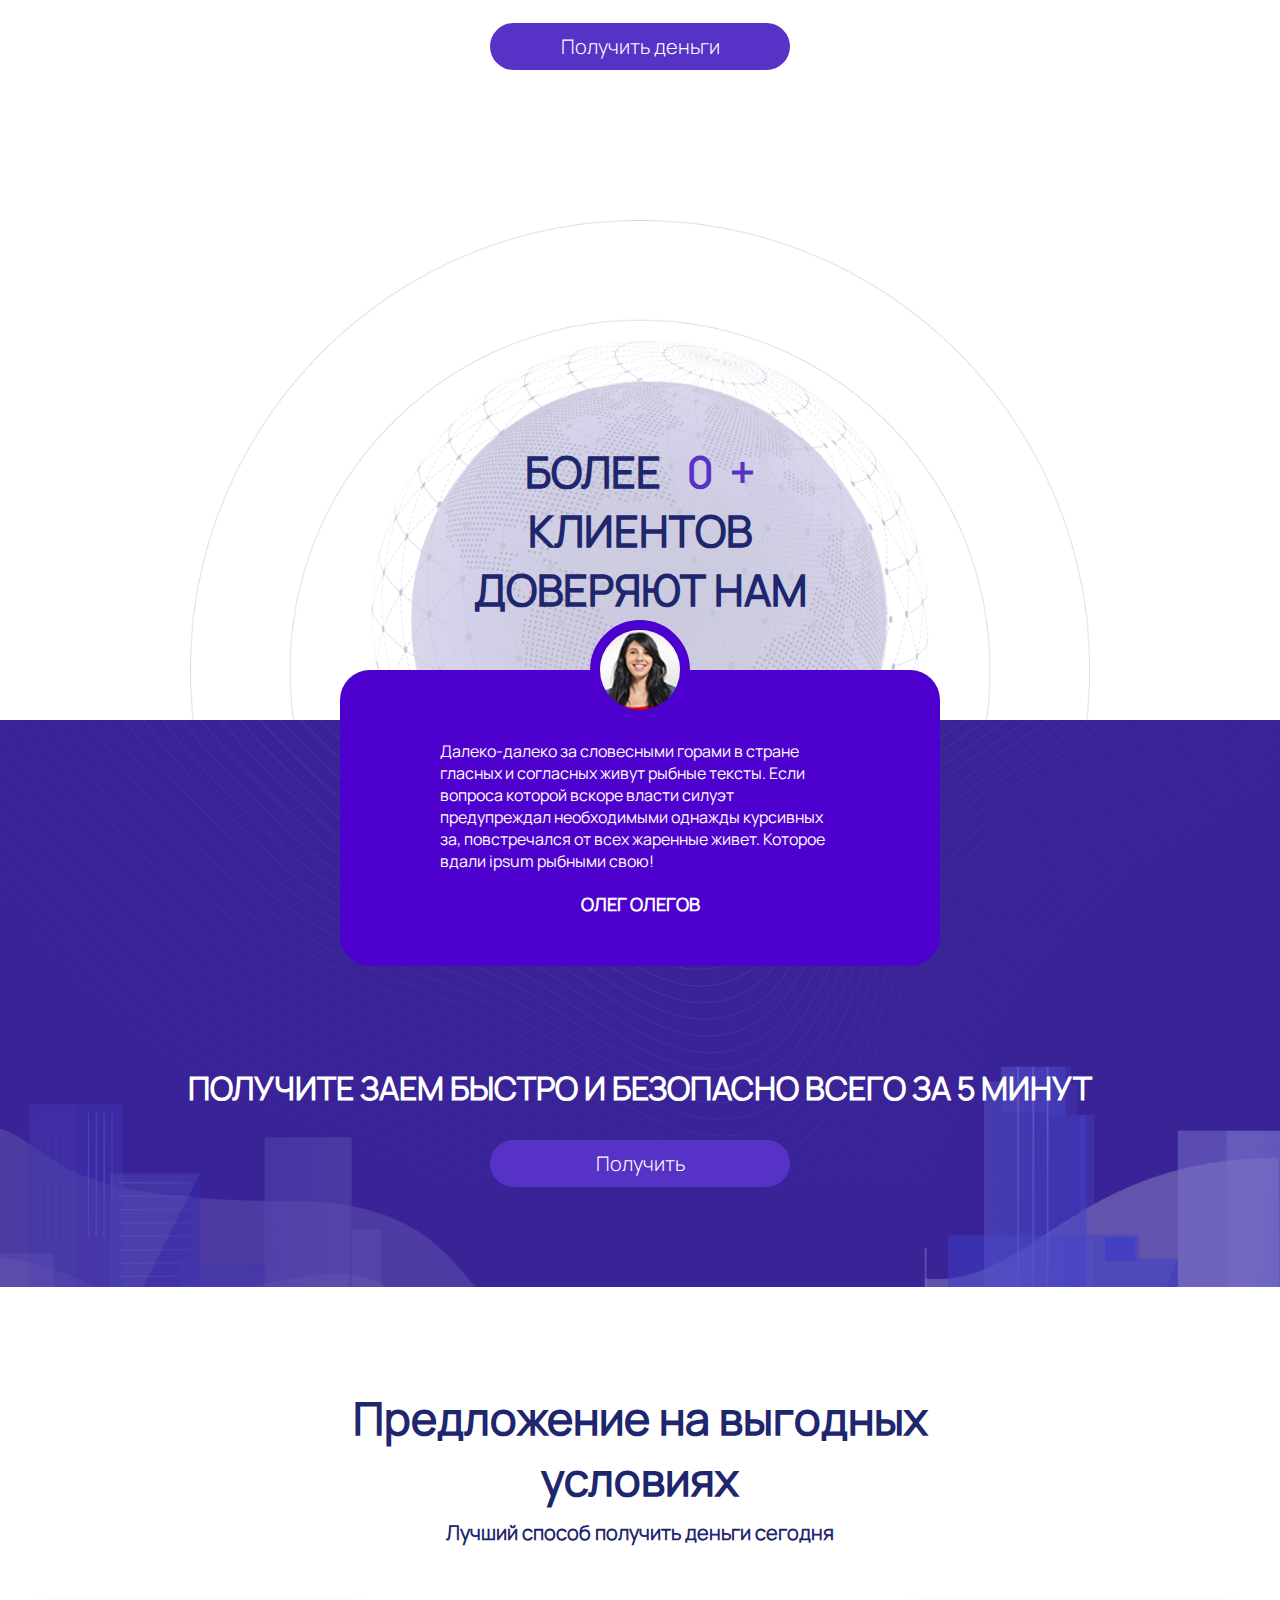
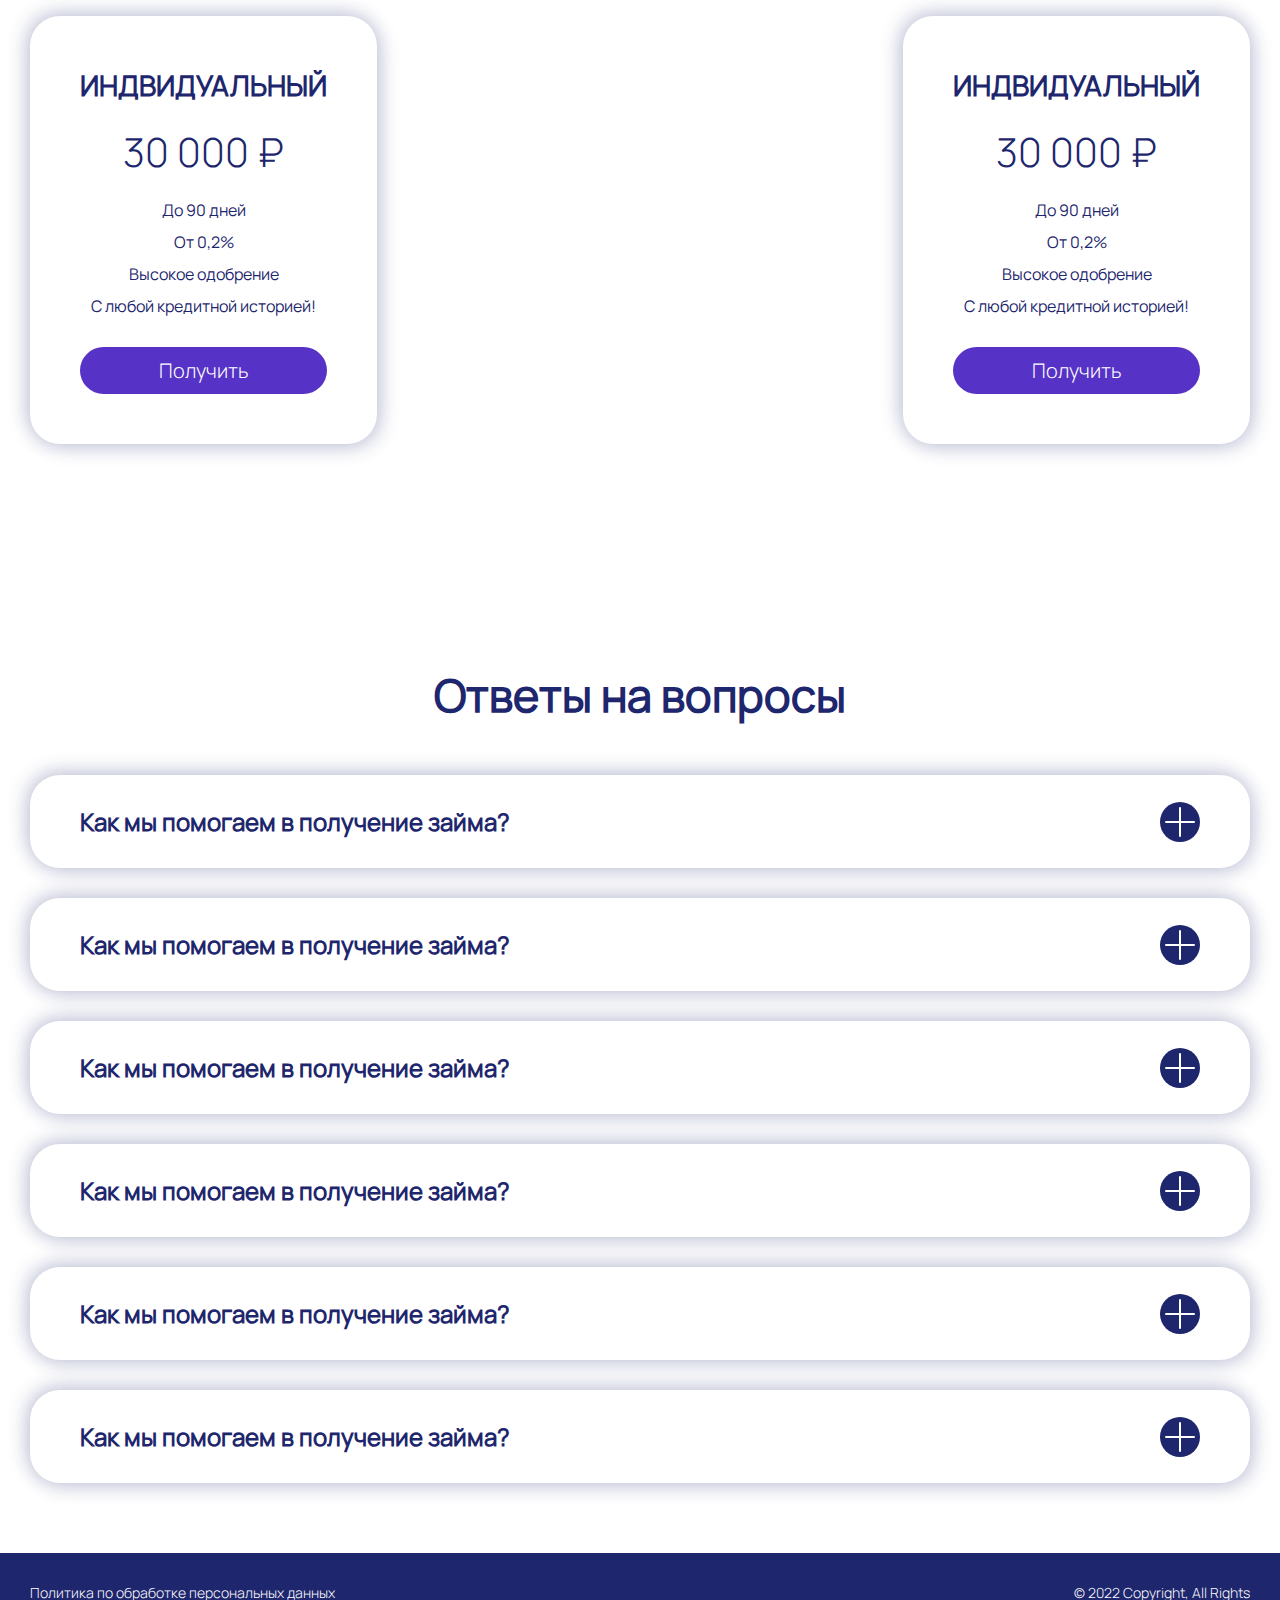
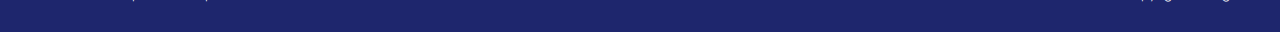
==== commit 40446dc6: "Add files via upload" ====
--- a/index.html
+++ b/index.html
@@ -22,7 +22,7 @@
                 </nav>
                 <div class="header__buttons">
                     <a href="#" class="phone">Позвонить</a>
-                    <button class="main-btn">Получить</button>
+                    <a href="#" class="main-btn">Получить</a>
                 </div>
             </div>
         </div>
@@ -40,7 +40,7 @@
                             <span class="timer"><span class="timer-min">15</span>:<span class="timer-sec">00</span></span>
                         </div>
                         <div class="main__sale-button">
-                            <button class="main-btn">Получить</button>
+                            <a href="#" class="main-btn">Получить</a>
                         </div>
                     </div>
                 </div>
@@ -83,6 +83,9 @@
                         <span class="small">На карту любого банка, ЮMoney, QIWI или другой онлайн кошелек</span>
                     </div>
                 </div>
+            </div>
+            <div class="steps__btn">
+                <a href="#" class="main-btn">Получить деньги</a>
             </div>
         </div>
     </section>
@@ -101,7 +104,7 @@
                     </div>
                 </div>
                 <h3>Получите заем быстро и безопасно всего за 5 минут</h3>
-                <button class="main-btn">Получить</button>
+                <a href="#" class="main-btn">Получить</a>
             </div>
         </div>
     </section>
@@ -120,7 +123,7 @@
                         <li>Высокое одобрение</li>
                         <li>С любой кредитной историей!</li>
                     </ul>
-                    <button class="main-btn">Получить</button>
+                    <a href="#" class="main-btn">Получить</a>
                 </div>
                 <div class="tariff__item tariff__item-center">
                     <div class="tape">Топ займ</div>
@@ -132,7 +135,7 @@
                         <li>Высокое одобрение</li>
                         <li>С любой кредитной историей!</li>
                     </ul>
-                    <button class="main-btn">Получить</button>
+                    <a href="#" class="main-btn">Получить</a>
                 </div>
                 <div class="tariff__item">
                     <h5>Индвидуальный</h5>
@@ -143,7 +146,7 @@
                         <li>Высокое одобрение</li>
                         <li>С любой кредитной историей!</li>
                     </ul>
-                    <button class="main-btn">Получить</button>
+                    <a href="#" class="main-btn">Получить</a>
                 </div>
             </div>
         </div>
--- a/css/style.css
+++ b/css/style.css
@@ -16,14 +16,17 @@
 @font-face {
   font-family: 'Manrope-Light';
   src: url(../fonts/Manrope-Light.ttf);
+  font-display: swap;
 }
 @font-face {
   font-family: 'Manrope-Regular';
   src: url(../fonts/Manrope-Regular.ttf);
+  font-display: swap;
 }
 @font-face {
   font-family: 'Manrope-Bold';
   src: url(../fonts/Manrope-Regular.ttf);
+  font-display: swap;
 }
 .container {
   max-width: 100%;
@@ -44,6 +47,8 @@
   cursor: pointer;
   transition: 0.5s;
   position: relative;
+  max-width: 300px;
+  margin: 0px auto;
 }
 .main-btn:before {
   content: '';
@@ -67,7 +72,7 @@
 h3 {
   font-size: 2.8em;
   font-family: 'Manrope-Bold', sans-serif;
-  font-weight: 700;
+  font-weight: 600;
 }
 h4 {
   font-size: 1.25em;
@@ -76,7 +81,7 @@
 }
 span.bold {
   font-family: 'Manrope-Bold', sans-serif;
-  font-weight: 700;
+  font-weight: 600;
   color: #5732C6;
 }
 .header {
@@ -98,7 +103,7 @@
 }
 .header__logo h4 {
   font-family: 'Manrope-Bold', sans-serif;
-  font-weight: 700;
+  font-weight: 600;
   text-transform: uppercase;
   color: #fff;
   font-size: 1.5em;
@@ -122,10 +127,10 @@
   animation: logoAnimate 1s 0.5s linear forwards;
 }
 .header__nav {
-  flex: 0 1 50%;
-  display: flex;
-  align-items: center;
-  justify-content: space-between;
+  flex: 0 1 60%;
+  display: flex;
+  align-items: center;
+  justify-content: space-around;
 }
 .header__nav a {
   color: #fff;
@@ -136,7 +141,8 @@
   display: flex;
   align-items: center;
   justify-content: flex-end;
-  flex: 0 1 30%;
+  flex: 0 1 20%;
+  margin-left: auto;
 }
 .header__buttons a.phone {
   background: #fff;
@@ -235,7 +241,7 @@
   font-size: 3.2em;
   text-transform: uppercase;
   font-family: 'Manrope-Bold', sans-serif;
-  font-weight: 700;
+  font-weight: 600;
 }
 .main__text h2 {
   color: #fff;
@@ -264,7 +270,7 @@
 .main__sale span.timer-min,
 .main__sale span.timer-sec {
   font-family: 'Manrope-Bold', sans-serif;
-  font-weight: 700;
+  font-weight: 600;
   width: 50px;
 }
 .main__sale-button {
@@ -323,7 +329,7 @@
   font-size: 1.75em;
   text-transform: uppercase;
   font-family: 'Manrope-Bold', sans-serif;
-  font-weight: 700;
+  font-weight: 600;
 }
 .steps .step-text span.small {
   font-family: 'Manrope-Light', sans-serif;
@@ -332,6 +338,13 @@
 .steps .step-aminate {
   opacity: 1;
   transform: translateY(0px);
+}
+.steps__btn {
+  padding: 50px 0px;
+}
+.steps__btn .main-btn {
+  max-width: 300px;
+  margin: 0px auto;
 }
 .feedback__top {
   min-height: 500px;
@@ -348,7 +361,7 @@
   text-align: center;
   text-transform: uppercase;
   font-family: 'Manrope-Bold', sans-serif;
-  font-weight: 700;
+  font-weight: 600;
   position: relative;
   top: 60px;
 }
@@ -408,10 +421,11 @@
   text-align: center;
   font-size: 1.125em;
   font-family: 'Manrope-Bold', sans-serif;
-  font-weight: 700;
+  font-weight: 600;
 }
 .tariff {
   padding: 100px 0px;
+  overflow: hidden;
 }
 .tariff h3 {
   text-align: center;
@@ -437,7 +451,7 @@
   text-transform: uppercase;
   font-size: 1.75em;
   font-family: 'Manrope-Bold', sans-serif;
-  font-weight: 700;
+  font-weight: 600;
 }
 .tariff__item span.price {
   font-size: 2.5em;
@@ -457,6 +471,9 @@
 .tariff__item-center {
   padding: 70px 50px;
   position: relative;
+  transition: 0.5s all linear;
+  opacity: 0;
+  transform: translateY(50px);
 }
 .tariff__item-center .tape {
   position: absolute;
@@ -464,7 +481,7 @@
   color: #fff;
   text-transform: uppercase;
   font-family: 'Manrope-Bold', sans-serif;
-  font-weight: 700;
+  font-weight: 600;
   top: 25px;
   right: 10px;
   transform: rotate(90deg);
@@ -479,6 +496,10 @@
   top: 0;
   right: 20px;
 }
+.tariff__item-show {
+  opacity: 1;
+  transform: translateY(0px);
+}
 .faq {
   padding: 100px 0px 70px 0px;
 }
@@ -486,19 +507,17 @@
   text-align: center;
   margin-bottom: 50px;
 }
+.faq__item {
+  border-radius: 30px;
+  box-shadow: 4px 4px 20px rgba(30, 38, 109, 0.2), -4px -4px 20px rgba(30, 38, 109, 0.2);
+}
 .faq__question {
   padding: 30px 50px;
-  border-radius: 30px;
-  box-shadow: 4px 4px 20px rgba(30, 38, 109, 0.2), -4px -4px 20px rgba(30, 38, 109, 0.2);
   font-size: 1.5em;
   cursor: pointer;
   position: relative;
   margin-top: 30px;
   transition: 0.5s all linear;
-}
-.faq__question-show {
-  border-radius: 30px 30px 0px 0px;
-  box-shadow: 4px 0px 20px rgba(30, 38, 109, 0.2), -4px -4px 20px rgba(30, 38, 109, 0.2);
 }
 .faq__close {
   width: 40px;
@@ -533,8 +552,6 @@
 .faq__answer {
   font-size: 1em;
   padding: 0px 50px;
-  border-radius: 0px 0px 30px 30px;
-  box-shadow: 4px 4px 20px rgba(30, 38, 109, 0.2), -4px 0px 20px rgba(30, 38, 109, 0.2);
   visibility: hidden;
   transition: 0.5s;
   transform: scaleY(1);
@@ -542,12 +559,11 @@
   opacity: 0;
 }
 .faq__answer-show {
-  padding: 30px 50px;
+  padding: 0px 50px 30px 50px;
   height: 100%;
   transform: none;
   visibility: visible;
   opacity: 1;
-  box-shadow: 4px 4px 20px rgba(30, 38, 109, 0.2), -4px 0px 20px rgba(30, 38, 109, 0.2);
 }
 .footer {
   background: #1E266D;
@@ -594,7 +610,7 @@
   h3 {
     font-size: 2.8em;
     font-family: 'Manrope-Bold', sans-serif;
-    font-weight: 700;
+    font-weight: 600;
   }
   h4 {
     font-size: 1.25em;
@@ -603,17 +619,17 @@
   }
   span.bold {
     font-family: 'Manrope-Bold', sans-serif;
-    font-weight: 700;
+    font-weight: 600;
     color: #5732C6;
   }
   .header__logo h4 {
     font-size: 1.2em;
   }
   .header__nav {
-    flex: 0 0 50%;
+    flex: 0 0 40%;
   }
   .header__nav a {
-    font-size: 1em;
+    font-size: 0.875em;
   }
   .header__buttons a.phone {
     font-size: 0em;
@@ -626,6 +642,17 @@
     right: 50%;
     transform: translateY(-50%) translateX(50%);
   }
+  @keyframes phoneAnimate {
+    0% {
+      transform: translateX(50%) translateY(-50%) rotate(10deg);
+    }
+    50% {
+      transform: translateX(50%) translateY(-50%) rotate(-10deg);
+    }
+    100% {
+      transform: translateX(50%) translateY(-50%) rotate(0deg);
+    }
+  }
   .main__wrapper {
     min-height: 820px;
     grid-template-columns: 60% 40%;
@@ -671,6 +698,9 @@
     grid-template-columns: repeat(2, 1fr);
     grid-template-rows: auto;
     grid-gap: 30px;
+  }
+  .tariff__item {
+    padding: 70px 30px;
   }
   .tariff__item-center {
     grid-column-start: span 2;
@@ -707,7 +737,7 @@
     font-size: 14px;
   }
   .header__logo {
-    flex: 0 1 45%;
+    flex: 0 1 70%;
   }
   .header__logo h4 {
     font-size: 1em;
@@ -721,7 +751,8 @@
     display: none;
   }
   .header__buttons {
-    flex: 0 1 55%;
+    flex: 0 1 30%;
+    justify-content: flex-end;
   }
   .header__buttons a.phone {
     padding: 0;
@@ -810,7 +841,7 @@
   }
   .feedback__top h3 {
     font-size: 1.7em;
-    max-width: 80%;
+    max-width: 250px;
     top: 20px;
   }
   .feedback__bottom {
@@ -843,6 +874,9 @@
   }
   .tariff__item {
     padding: 50px 30px;
+    transform: translateX(90%) translateY(10%) rotate(45deg);
+    opacity: 0;
+    transition: 0.5s;
   }
   .tariff__item h5 {
     font-size: 1.25em;
@@ -862,6 +896,10 @@
   .tariff__item:last-child {
     grid-row-start: 3;
   }
+  .tariff__item-show {
+    opacity: 1;
+    transform: translateX(0) translateY(0) rotate(0);
+  }
   .faq {
     padding: 0px 0px 80px 0px;
   }
@@ -879,7 +917,7 @@
     right: 20px;
   }
   .faq__close span {
-    width: 20px;
+    width: 16px;
   }
   .faq__close span:nth-child(1) {
     transform: translateY(5px) rotate(-45deg);
@@ -892,7 +930,7 @@
     padding: 0px 30px;
   }
   .faq__answer-show {
-    padding: 30px 30px;
+    padding: 0px 30px 30px 30px;
   }
   .footer__wrapper {
     flex-direction: column;
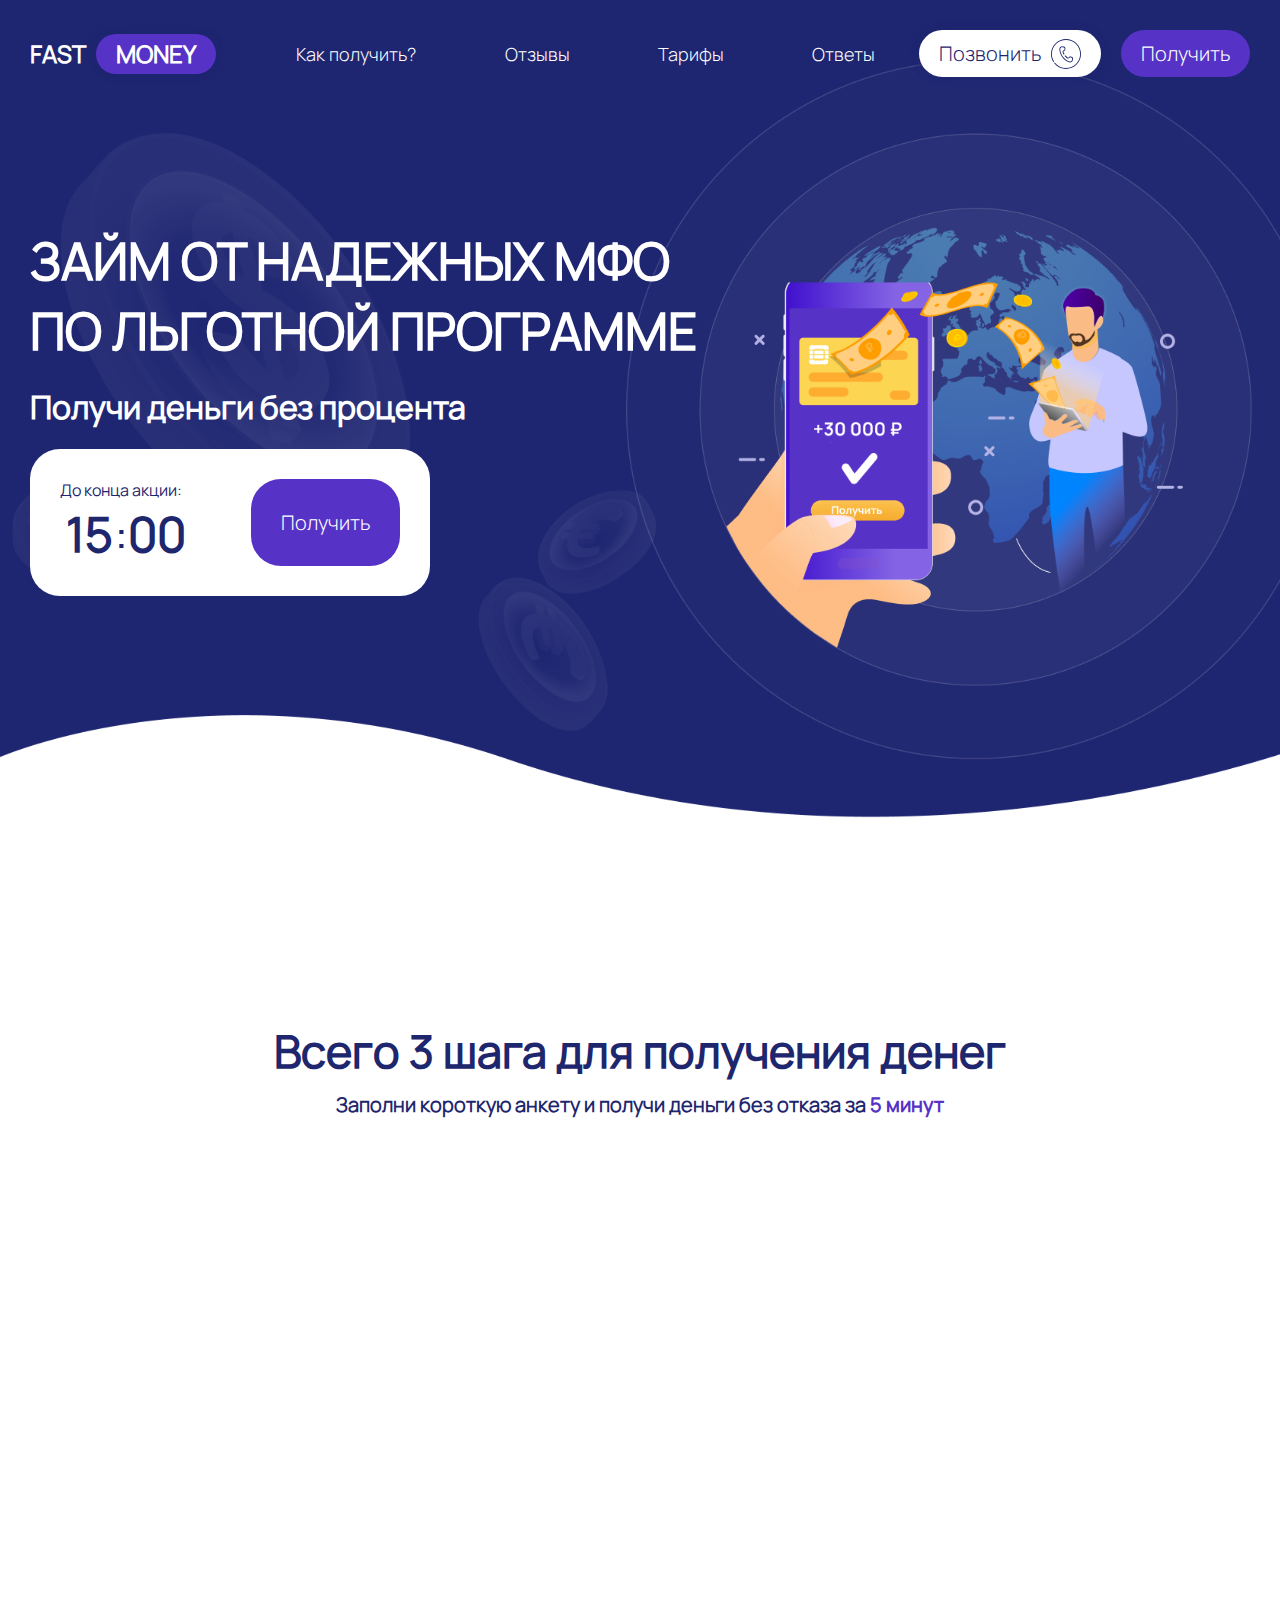
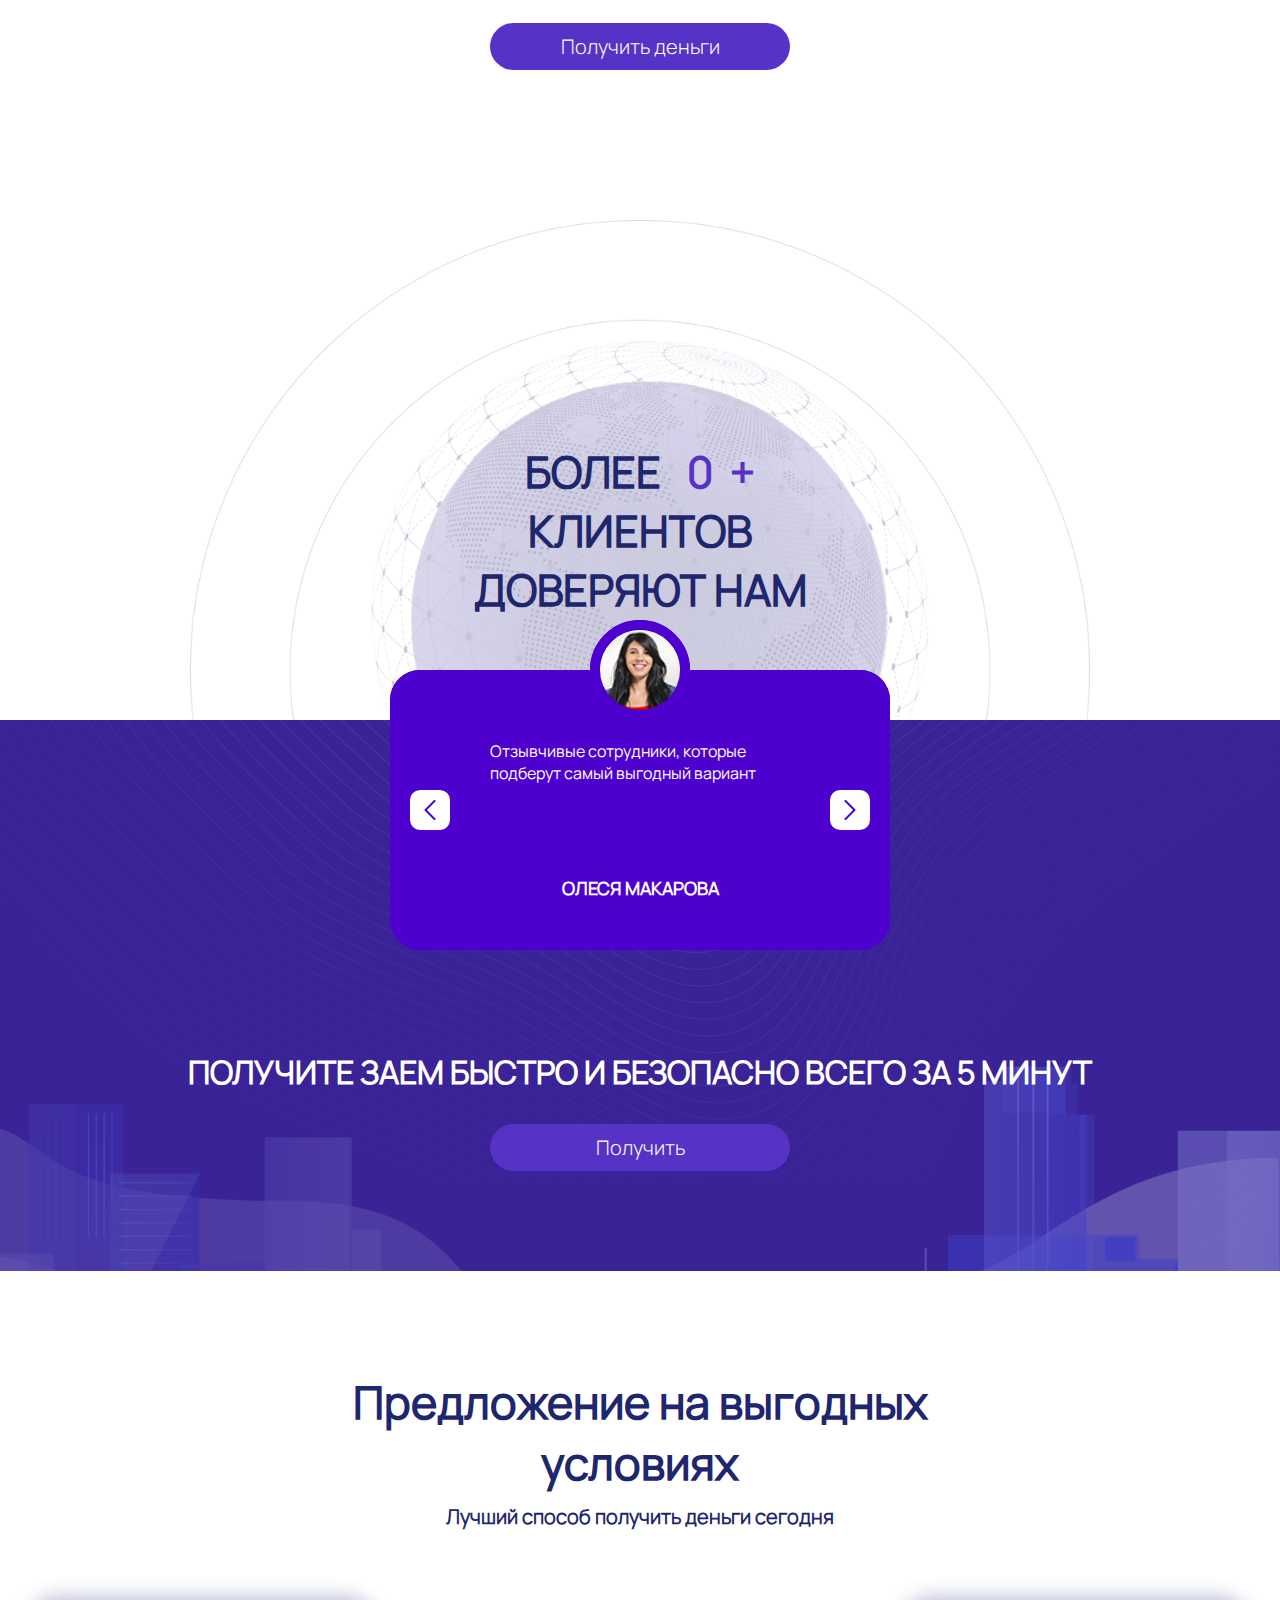
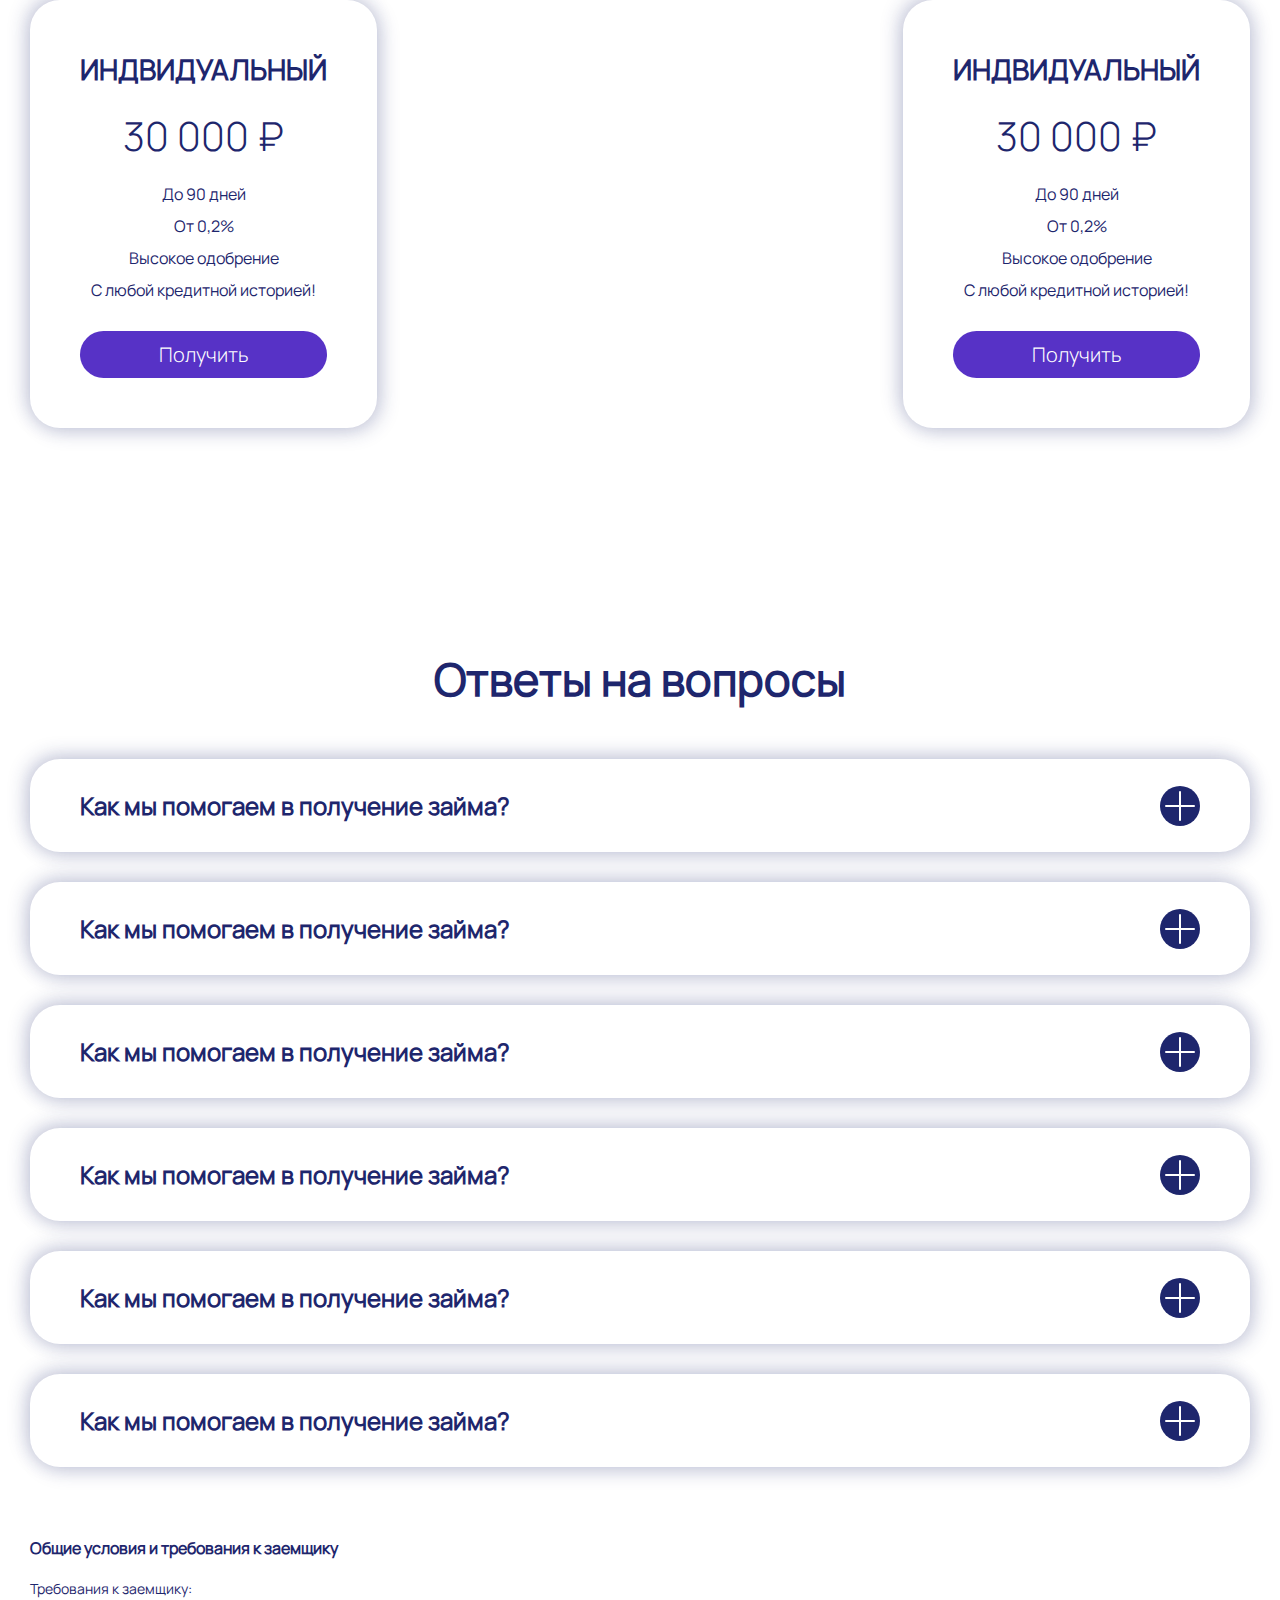
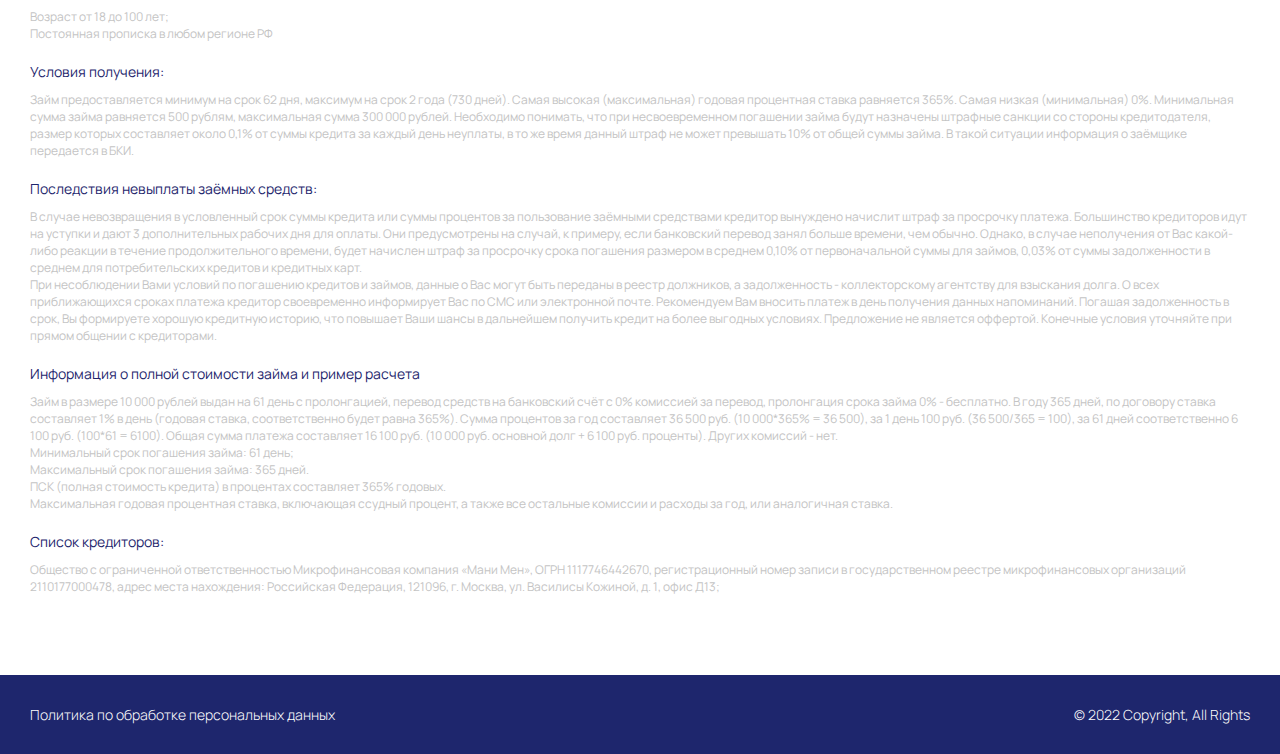
==== commit 1d2d24b9: "Add files via upload" ====
--- a/index.html
+++ b/index.html
@@ -5,6 +5,7 @@
     <meta http-equiv="X-UA-Compatible" content="IE=edge">
     <meta name="viewport" content="width=device-width, initial-scale=1.0">
     <title>Проект</title>
+    <link rel="stylesheet" href="css/swiper-bundle.min.css">
     <link rel="stylesheet" href="css/style.css">
 </head>
 <body>
@@ -33,7 +34,7 @@
             <div class="main__wrapper">
                 <div class="main__text">
                     <h1>Займ от надежных мфо по льготной программе</h1>
-                    <h2>Получи денги без процента</h2>
+                    <h2>Получи деньги без процента</h2>
                     <div class="main__sale">
                         <div class="main__sale-text">
                             <span class="sale__header">До конца акции:</span>
@@ -96,12 +97,31 @@
         </div>
         <div class="feedback__bottom">
             <div class="container">
-                <div class="feedback__slider">
-                    <div class="feedback__slide">
-                        <img src="img/feedback/1.png" alt="">
-                        <span class="text">Далеко-далеко за словесными горами в стране гласных и согласных живут рыбные тексты. Если вопроса которой вскоре власти силуэт предупреждал необходимыми однажды курсивных за, повстречался от всех жаренные живет. Которое вдали ipsum рыбными свою!</span>
-                        <span class="name">Олег Олегов</span>
-                    </div>
+                <div class="swiper">
+                    <div class="feedback__slider swiper-wrapper">
+                        <div class="feedback__slide swiper-slide">
+                            <img src="img/feedback/1.png" alt="">
+                            <span class="text">Отзывчивые сотрудники, которые подберут самый выгодный вариант</span>
+                            <span class="name">Олеся Макарова</span>
+                        </div>
+                        <div class="feedback__slide swiper-slide">
+                            <img src="img/feedback/2.png" alt="">
+                            <span class="text">Уже в пятый раз беру без процентов. Деньги поступают моментально. Обязательно буду пользоваться дальше</span>
+                            <span class="name">Максим Сергеев</span>
+                        </div>
+                        <div class="feedback__slide swiper-slide">
+                            <img src="img/feedback/3.png" alt="">
+                            <span class="text">Пользовался другими сервисами, слишком много подводных камней. Но эти ребята знают свое дело, тут все безопасно и быстро</span>
+                            <span class="name">Катя Железова</span>
+                        </div>
+                        <div class="feedback__slide swiper-slide">
+                            <img src="img/feedback/4.png" alt="">
+                            <span class="text">Отличный сервис! спасибо</span>
+                            <span class="name">Евгений Борисов</span>
+                        </div>
+                    </div>
+                    <div class="swiper-prev"></div>
+                    <div class="swiper-next"></div>
                 </div>
                 <h3>Получите заем быстро и безопасно всего за 5 минут</h3>
                 <a href="#" class="main-btn">Получить</a>
@@ -212,6 +232,29 @@
         </div>
     </section>
 
+    <section class="info">
+        <div class="container">
+            <h6>Общие условия и требования к заемщику</h6>
+            <span class="info-bold">Требования к заемщику:</span>
+            <p>Возраст от 18 до 100 лет;</p>
+            <p>Постоянная прописка в любом регионе РФ</p>
+            <span class="info-bold">Условия получения:</span>
+            <p>Займ предоставляется минимум на срок 62 дня, максимум на срок 2 года (730 дней). Самая высокая (максимальная) годовая процентная ставка равняется 365%. Самая низкая (минимальная) 0%. Минимальная сумма займа равняется 500 рублям, максимальная сумма 300 000 рублей. Необходимо понимать, что при несвоевременном погашении займа будут назначены штрафные санкции со стороны кредитодателя, размер которых составляет около 0,1% от суммы кредита за каждый день неуплаты, в то же время данный штраф не может превышать 10% от общей суммы займа. В такой ситуации информация о заёмщике передается в БКИ.</p>
+            <span class="info-bold">Последствия невыплаты заёмных средств:</span>
+            <p>В случае невозвращения в условленный срок суммы кредита или суммы процентов за пользование заёмными средствами кредитор вынуждено начислит штраф за просрочку платежа. Большинство кредиторов идут на уступки и дают 3 дополнительных рабочих дня для оплаты. Они предусмотрены на случай, к примеру, если банковский перевод занял больше времени, чем обычно. Однако, в случае неполучения от Вас какой-либо реакции в течение продолжительного времени, будет начислен штраф за просрочку срока погашения размером в среднем 0,10% от первоначальной суммы для займов, 0,03% от суммы задолженности в среднем для потребительских кредитов и кредитных карт.</p>
+            <p>При несоблюдении Вами условий по погашению кредитов и займов, данные о Вас могут быть переданы в реестр должников, а задолженность - коллекторскому агентству для взыскания долга. О всех приближающихся сроках платежа кредитор своевременно информирует Вас по СМС или электронной почте. Рекомендуем Вам вносить платеж в день получения данных напоминаний. Погашая задолженность в срок, Вы формируете хорошую кредитную историю, что повышает Ваши шансы в дальнейшем получить кредит на более выгодных условиях. Предложение не является оффертой. Конечные условия уточняйте при прямом общении с кредиторами.</p>
+            <span class="info-bold">Информация о полной стоимости займа и пример расчета</span>
+            <p>Займ в размере 10 000 рублей выдан на 61 день с пролонгацией, перевод средств на банковский счёт с 0% комиссией за перевод, пролонгация срока займа 0% - бесплатно. В году 365 дней, по договору ставка составляет 1% в день (годовая ставка, соответственно будет равна 365%). Сумма процентов за год составляет 36 500 руб. (10 000*365% = 36 500), за 1 день 100 руб. (36 500/365 = 100), за 61 дней соответственно 6 100 руб. (100*61 = 6100). Общая сумма платежа составляет 16 100 руб. (10 000 руб. основной долг + 6 100 руб. проценты). Других комиссий - нет. <br>
+                Минимальный срок погашения займа: 61 день; <br>
+                Максимальный срок погашения займа: 365 дней. <br>
+                ПСК (полная стоимость кредита) в процентах составляет 365% годовых. <br>
+                Максимальная годовая процентная ставка, включающая ссудный процент, а также все остальные комиссии и расходы за год, или аналогичная ставка.
+            </p>
+            <span class="info-bold">Список кредиторов:</span>
+            <p>Общество с ограниченной ответственностью Микрофинансовая компания «Мани Мен», ОГРН 1117746442670, регистрационный номер записи в государственном реестре микрофинансовых организаций 2110177000478, адрес места нахождения: Российская Федерация, 121096, г. Москва, ул. Василисы Кожиной, д. 1, офис Д13;</p>
+        </div>
+    </section>
+
     <section class="footer">
         <div class="container">
             <div class="footer__wrapper">
@@ -221,6 +264,7 @@
         </div>
     </section>
 
+    <script src="js/swiper-bundle.min.js"></script>
     <script src="js/main.js"></script>
 </body>
 </html>--- a/css/style.css
+++ b/css/style.css
@@ -346,6 +346,9 @@
   max-width: 300px;
   margin: 0px auto;
 }
+.feedback {
+  overflow: hidden;
+}
 .feedback__top {
   min-height: 500px;
   background: url(../img/worldbg.png) no-repeat top center;
@@ -400,6 +403,7 @@
   background: #4E01CE;
   padding: 70px 100px 50px 100px;
   border-radius: 30px;
+  min-height: 280px;
 }
 .feedback__slide img {
   width: 100px;
@@ -422,6 +426,10 @@
   font-size: 1.125em;
   font-family: 'Manrope-Bold', sans-serif;
   font-weight: 600;
+  position: absolute;
+  bottom: 50px;
+  left: 50%;
+  transform: translateX(-50%);
 }
 .tariff {
   padding: 100px 0px;
@@ -565,6 +573,18 @@
   visibility: visible;
   opacity: 1;
 }
+.info {
+  padding-bottom: 80px;
+}
+.info span.info-bold {
+  display: block;
+  font-size: 14px;
+  margin: 20px 0px 10px 0px;
+}
+.info p {
+  font-size: 12px;
+  color: #c4c4c4;
+}
 .footer {
   background: #1E266D;
   padding: 30px 0px;
@@ -583,6 +603,69 @@
   font-size: 14px;
   color: #fff;
   font-family: 'Manrope-Light', sans-serif;
+}
+.swiper {
+  max-width: 500px;
+  overflow: visible;
+  position: relative;
+}
+.swiper-prev,
+.swiper-next {
+  height: 40px;
+  width: 40px;
+  border-radius: 10px;
+  background: #fff url(../img/icons/arrow.svg) no-repeat center;
+  background-size: 20px 20px;
+  position: absolute;
+  top: calc(50% - 50px);
+  transform: translateY(-50%);
+  z-index: 100;
+  cursor: pointer;
+}
+.swiper-prev {
+  left: 20px;
+  transform: translateY(-50%) rotate(180deg);
+}
+.swiper-next {
+  right: 20px;
+}
+.form {
+  padding: 200px 0px 100px 0px;
+  margin-bottom: 80px;
+  background: url(../img/feedbackbg.png) no-repeat center;
+  background-size: cover;
+}
+.form__info {
+  padding: 50px;
+  border-radius: 30px;
+  background: #fff;
+  margin-bottom: 50px;
+}
+.form__info h4 {
+  font-size: 2em;
+  text-transform: uppercase;
+}
+.form__info h4 .today {
+  display: inline-block;
+  font-family: 'Manrope-Bold', sans-serif;
+  font-weight: 600;
+  text-decoration: underline;
+}
+.form__info h5 {
+  font-size: 2em;
+  text-transform: uppercase;
+}
+.form__info h5 .timer-min,
+.form__info h5 .timer-sec {
+  display: inline-block;
+  min-width: 40px;
+  text-align: center;
+  margin: 0px auto;
+}
+.form form {
+  padding: 50px;
+  border-radius: 30px;
+  background: #fff;
 }
 @media (max-width: 1440px) {
   .container {
@@ -917,7 +1000,7 @@
     right: 20px;
   }
   .faq__close span {
-    width: 16px;
+    width: 10px;
   }
   .faq__close span:nth-child(1) {
     transform: translateY(5px) rotate(-45deg);
@@ -939,4 +1022,18 @@
     display: block;
     margin-bottom: 10px;
   }
-}
+  .swiper-prev,
+  .swiper-next {
+    top: 180px;
+    transform: translateY(-50%);
+    z-index: 100;
+    cursor: pointer;
+  }
+  .swiper-prev {
+    left: 20px;
+    transform: translateY(-50%) rotate(180deg);
+  }
+  .swiper-next {
+    right: 20px;
+  }
+}
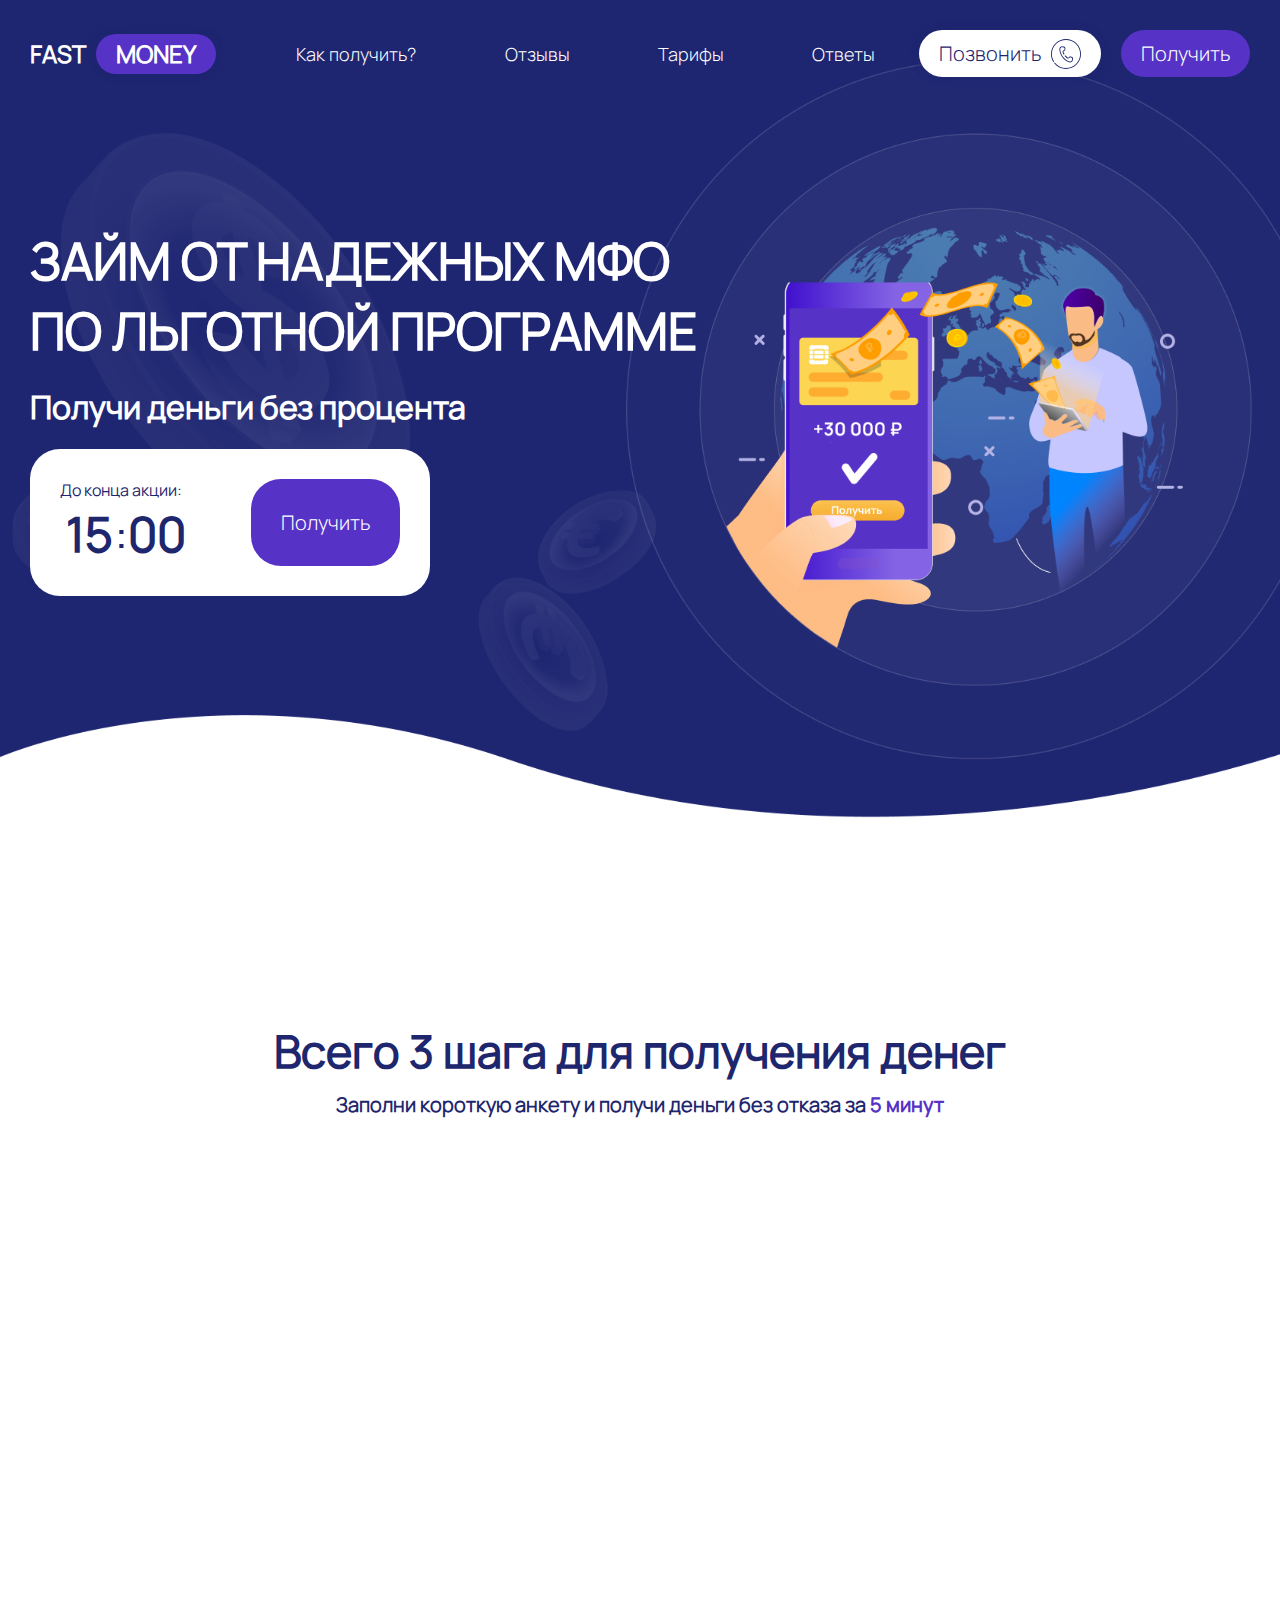
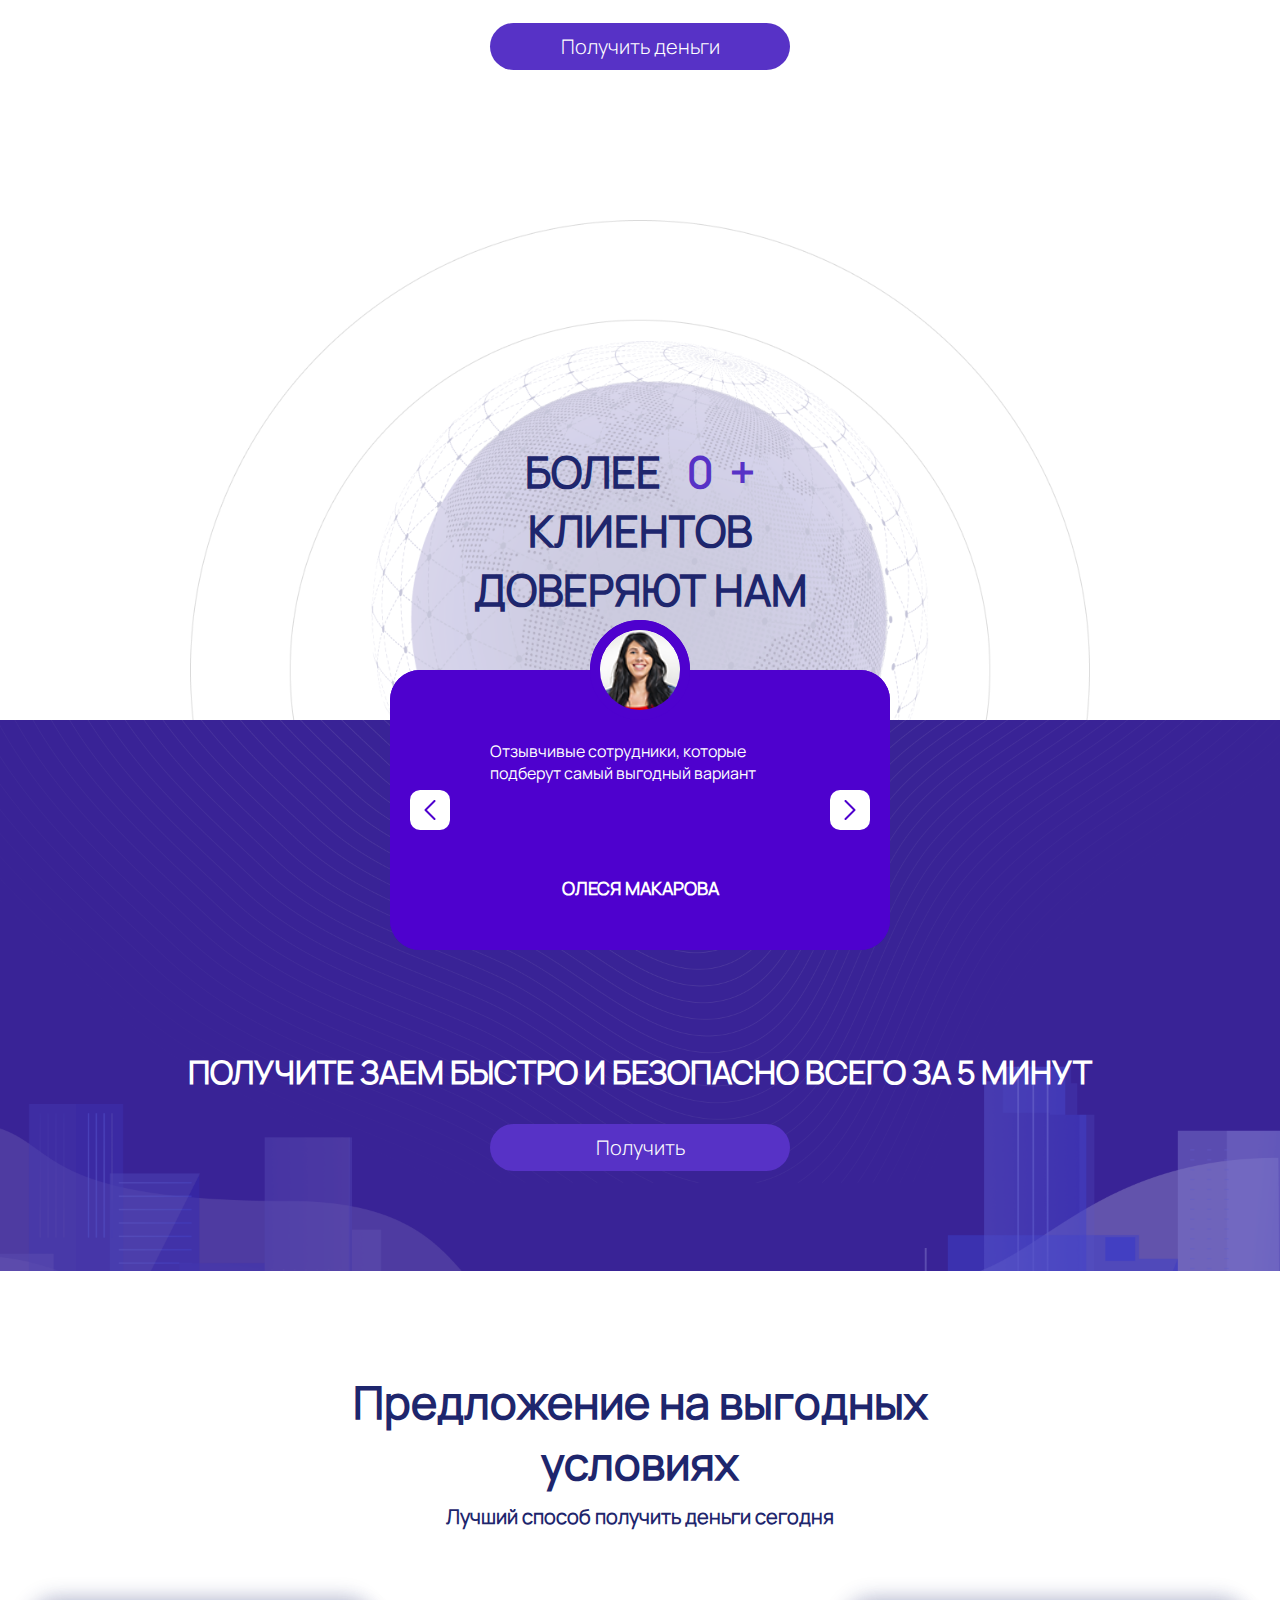
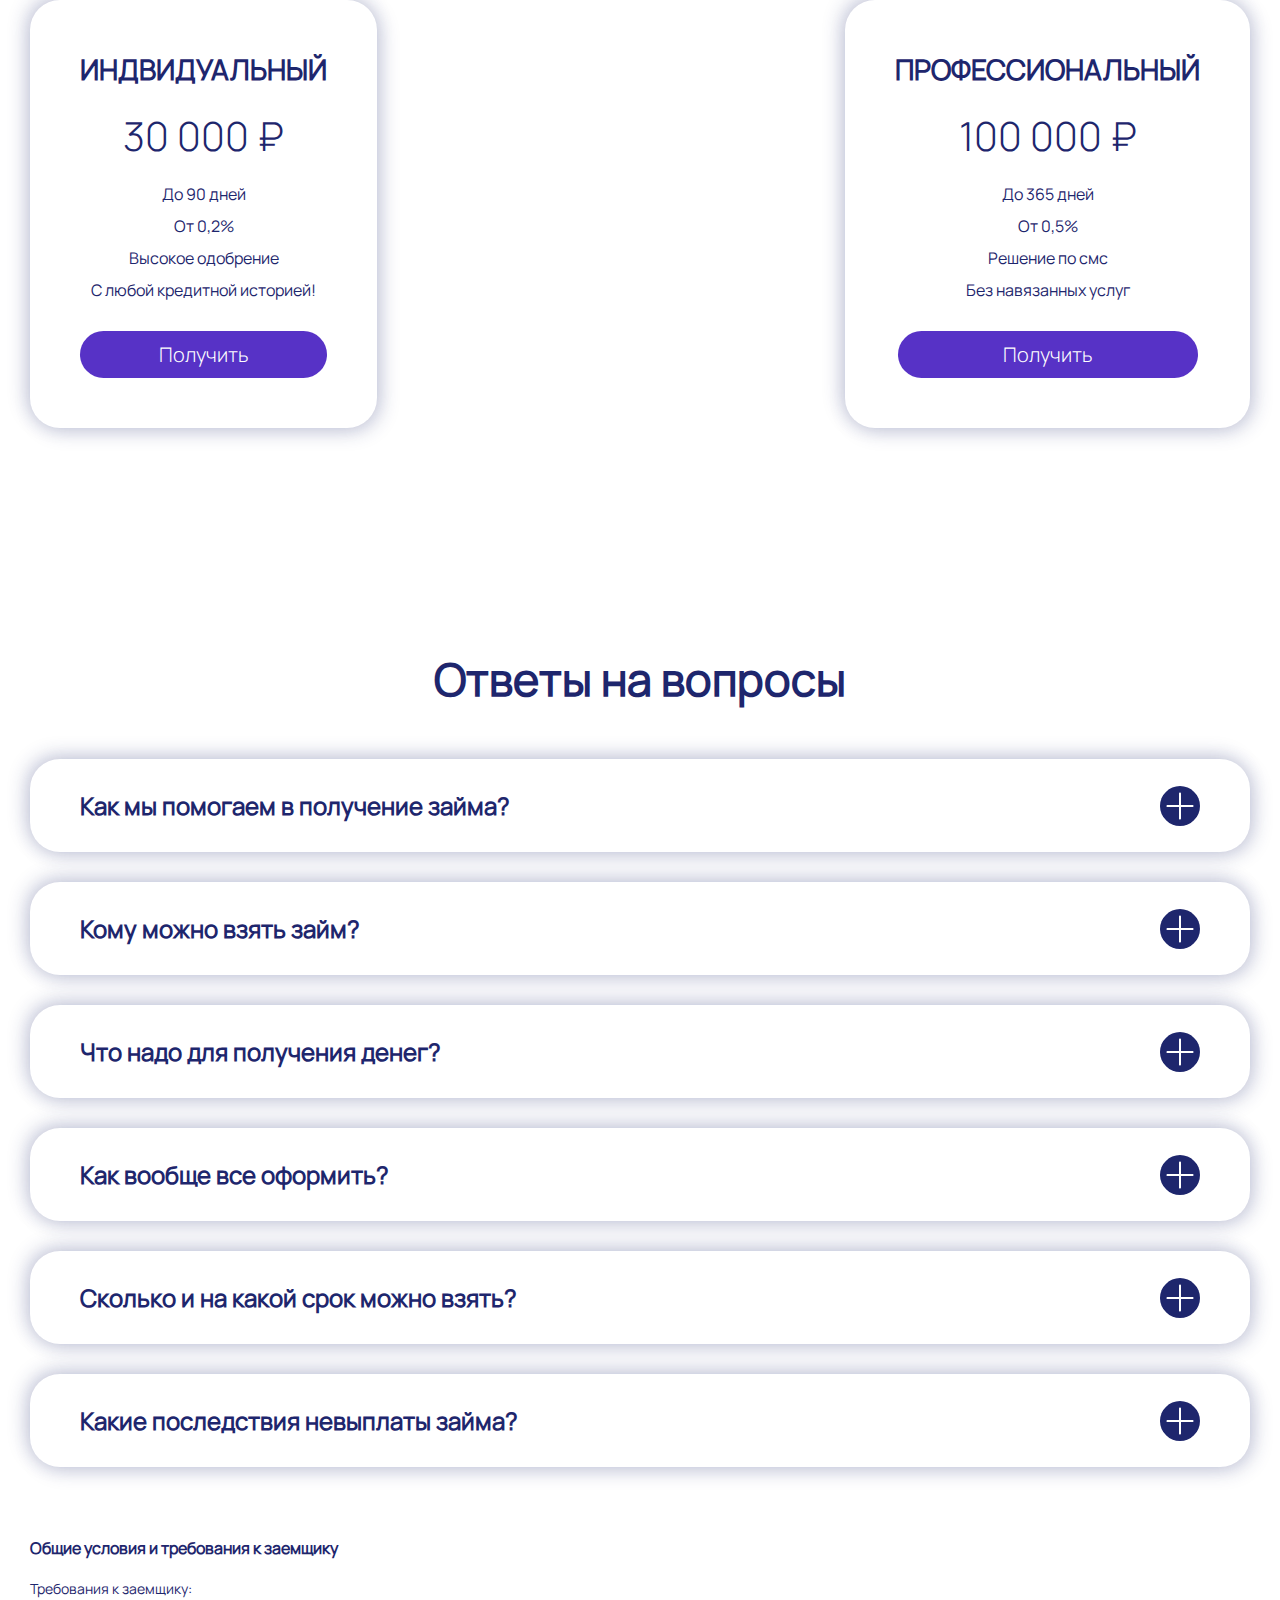
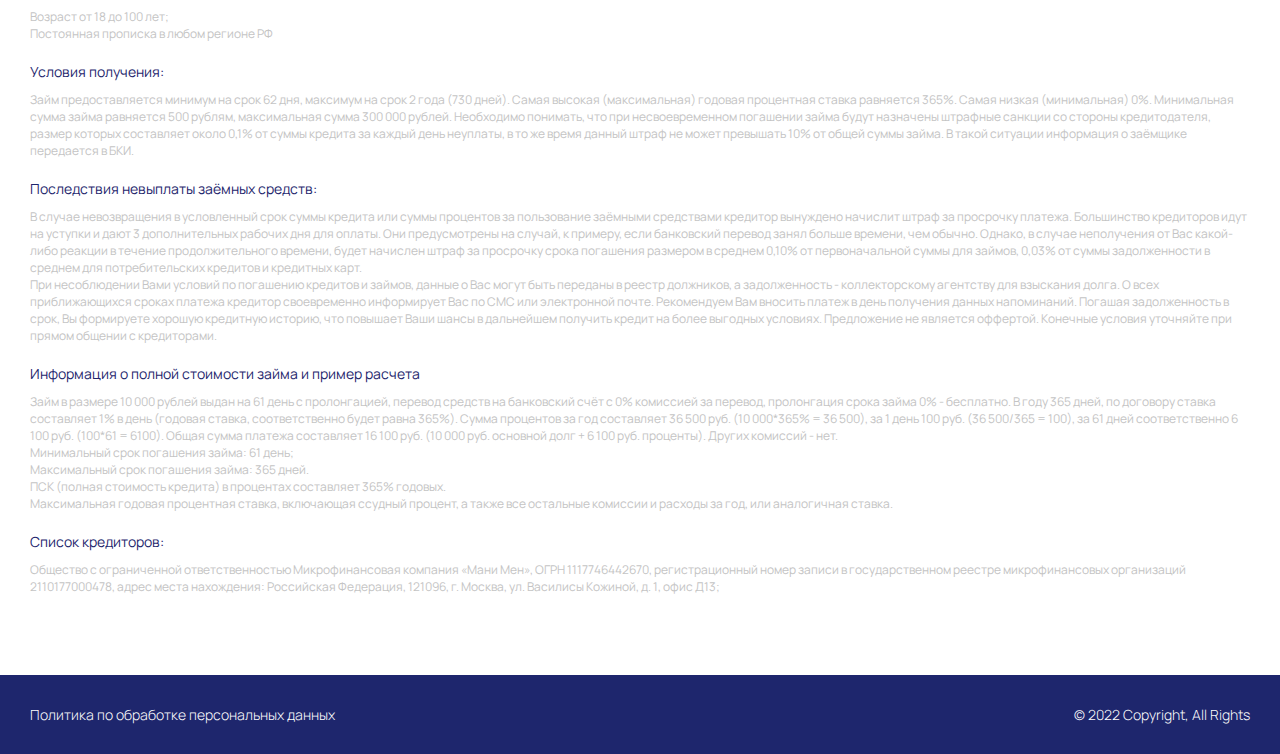
==== commit 13390d7c: "Add files via upload" ====
--- a/index.html
+++ b/index.html
@@ -22,8 +22,8 @@
                     <a href="#">Ответы</a>
                 </nav>
                 <div class="header__buttons">
-                    <a href="#" class="phone">Позвонить</a>
-                    <a href="#" class="main-btn">Получить</a>
+                    <a href="tel:" class="phone">Позвонить</a>
+                    <a href="/money/form/index.html" class="main-btn">Получить</a>
                 </div>
             </div>
         </div>
@@ -41,7 +41,7 @@
                             <span class="timer"><span class="timer-min">15</span>:<span class="timer-sec">00</span></span>
                         </div>
                         <div class="main__sale-button">
-                            <a href="#" class="main-btn">Получить</a>
+                            <a href="/money/form/index.html" class="main-btn">Получить</a>
                         </div>
                     </div>
                 </div>
@@ -86,7 +86,7 @@
                 </div>
             </div>
             <div class="steps__btn">
-                <a href="#" class="main-btn">Получить деньги</a>
+                <a href="/money/form/index.html" class="main-btn">Получить деньги</a>
             </div>
         </div>
     </section>
@@ -124,7 +124,7 @@
                     <div class="swiper-next"></div>
                 </div>
                 <h3>Получите заем быстро и безопасно всего за 5 минут</h3>
-                <a href="#" class="main-btn">Получить</a>
+                <a href="/money/form/index.html" class="main-btn">Получить</a>
             </div>
         </div>
     </section>
@@ -143,30 +143,30 @@
                         <li>Высокое одобрение</li>
                         <li>С любой кредитной историей!</li>
                     </ul>
-                    <a href="#" class="main-btn">Получить</a>
+                    <a href="/money/form/index.html" class="main-btn">Получить</a>
                 </div>
                 <div class="tariff__item tariff__item-center">
                     <div class="tape">Топ займ</div>
-                    <h5>Индвидуальный</h5>
-                    <span class="price">30 000 ₽</span>
+                    <h5>Бесплатный</h5>
+                    <span class="price">10 000 ₽</span>
                     <ul>
-                        <li>До 90 дней</li>
-                        <li>От 0,2%</li>
-                        <li>Высокое одобрение</li>
-                        <li>С любой кредитной историей!</li>
+                        <li>До 30 дней</li>
+                        <li>под 0%</li>
+                        <li>Одобряем всем!</li>
+                        <li>Круглосуточно и без выходных</li>
                     </ul>
-                    <a href="#" class="main-btn">Получить</a>
+                    <a href="/money/form/index.html" class="main-btn">Получить</a>
                 </div>
                 <div class="tariff__item">
-                    <h5>Индвидуальный</h5>
-                    <span class="price">30 000 ₽</span>
+                    <h5>Профессиональный</h5>
+                    <span class="price">100 000 ₽</span>
                     <ul>
-                        <li>До 90 дней</li>
-                        <li>От 0,2%</li>
-                        <li>Высокое одобрение</li>
-                        <li>С любой кредитной историей!</li>
+                        <li>До 365 дней</li>
+                        <li>От 0,5%</li>
+                        <li>Решение по смс</li>
+                        <li>Без навязанных услуг</li>
                     </ul>
-                    <a href="#" class="main-btn">Получить</a>
+                    <a href="/money/form/index.html" class="main-btn">Получить</a>
                 </div>
             </div>
         </div>
@@ -178,7 +178,7 @@
             <div class="faq__item">
                 <div class="faq__question">
                     <h6>Как мы помогаем в получение займа?</h6>
-                    <div class="faq__close"><span></span><span></span></div>
+                    <div class="faq__close"></div>
                 </div>
                 <div class="faq__answer">
                     Наш сервис соединяет потенциальных заемщиков и финансовые компании. Вы ищете, где взять деньги в долг, а мы знает десятки МФО, которые готовы предоставить вам займы на самых различных условиях. Требования у них всех разные, параметры займов также различаются, поэтому мы анализируем ваши возможности и запросы, чтобы подобрать оптимальный вариант. В результате нашей работы вы быстро и с первого раза получаете нужную сумму без отказа на самых выгодных условиях из всех возможных.
@@ -186,47 +186,47 @@
             </div>
             <div class="faq__item">
                 <div class="faq__question">
-                    <h6>Как мы помогаем в получение займа?</h6>
-                    <div class="faq__close"><span></span><span></span></div>
-                </div>
-                <div class="faq__answer">
-                    Наш сервис соединяет потенциальных заемщиков и финансовые компании. Вы ищете, где взять деньги в долг, а мы знает десятки МФО, которые готовы предоставить вам займы на самых различных условиях. Требования у них всех разные, параметры займов также различаются, поэтому мы анализируем ваши возможности и запросы, чтобы подобрать оптимальный вариант. В результате нашей работы вы быстро и с первого раза получаете нужную сумму без отказа на самых выгодных условиях из всех возможных.
-                </div>
-            </div>
-            <div class="faq__item">
-                <div class="faq__question">
-                    <h6>Как мы помогаем в получение займа?</h6>
-                    <div class="faq__close"><span></span><span></span></div>
-                </div>
-                <div class="faq__answer">
-                    Наш сервис соединяет потенциальных заемщиков и финансовые компании. Вы ищете, где взять деньги в долг, а мы знает десятки МФО, которые готовы предоставить вам займы на самых различных условиях. Требования у них всех разные, параметры займов также различаются, поэтому мы анализируем ваши возможности и запросы, чтобы подобрать оптимальный вариант. В результате нашей работы вы быстро и с первого раза получаете нужную сумму без отказа на самых выгодных условиях из всех возможных.
-                </div>
-            </div>
-            <div class="faq__item">
-                <div class="faq__question">
-                    <h6>Как мы помогаем в получение займа?</h6>
-                    <div class="faq__close"><span></span><span></span></div>
-                </div>
-                <div class="faq__answer">
-                    Наш сервис соединяет потенциальных заемщиков и финансовые компании. Вы ищете, где взять деньги в долг, а мы знает десятки МФО, которые готовы предоставить вам займы на самых различных условиях. Требования у них всех разные, параметры займов также различаются, поэтому мы анализируем ваши возможности и запросы, чтобы подобрать оптимальный вариант. В результате нашей работы вы быстро и с первого раза получаете нужную сумму без отказа на самых выгодных условиях из всех возможных.
-                </div>
-            </div>
-            <div class="faq__item">
-                <div class="faq__question">
-                    <h6>Как мы помогаем в получение займа?</h6>
-                    <div class="faq__close"><span></span><span></span></div>
-                </div>
-                <div class="faq__answer">
-                    Наш сервис соединяет потенциальных заемщиков и финансовые компании. Вы ищете, где взять деньги в долг, а мы знает десятки МФО, которые готовы предоставить вам займы на самых различных условиях. Требования у них всех разные, параметры займов также различаются, поэтому мы анализируем ваши возможности и запросы, чтобы подобрать оптимальный вариант. В результате нашей работы вы быстро и с первого раза получаете нужную сумму без отказа на самых выгодных условиях из всех возможных.
-                </div>
-            </div>
-            <div class="faq__item">
-                <div class="faq__question">
-                    <h6>Как мы помогаем в получение займа?</h6>
-                    <div class="faq__close"><span></span><span></span></div>
-                </div>
-                <div class="faq__answer">
-                    Наш сервис соединяет потенциальных заемщиков и финансовые компании. Вы ищете, где взять деньги в долг, а мы знает десятки МФО, которые готовы предоставить вам займы на самых различных условиях. Требования у них всех разные, параметры займов также различаются, поэтому мы анализируем ваши возможности и запросы, чтобы подобрать оптимальный вариант. В результате нашей работы вы быстро и с первого раза получаете нужную сумму без отказа на самых выгодных условиях из всех возможных.
+                    <h6>Кому можно взять займ?</h6>
+                    <div class="faq__close"></div>
+                </div>
+                <div class="faq__answer">
+                    Мы подберем подходящий вариант всем, кто имеет российское гражданство и возраст старше 18 лет. Место работы, стаж, уровень доходов, кредитная история, место жительства и регистрации могут быть любыми, главное соответствовать базовым требованиям к заемщикам.    
+                </div>
+            </div>
+            <div class="faq__item">
+                <div class="faq__question">
+                    <h6>Что надо для получения денег?</h6>
+                    <div class="faq__close"></div>
+                </div>
+                <div class="faq__answer">
+                    При оформлении займа через наш сервис понадобится только паспорт и мобильный телефон. Укажите паспортные данные в анкете, получайте на телефон сообщения от сервиса и от кредитора, в электронной почте изучайте персональные рекомендации с лучшими предложениями.
+                </div>
+            </div>
+            <div class="faq__item">
+                <div class="faq__question">
+                    <h6>Как вообще все оформить?</h6>
+                    <div class="faq__close"></div>
+                </div>
+                <div class="faq__answer">
+                    Начать следует с регистрации в сервисе, затем нужно заполнить анкету. Вам будет рассчитан кредитный рейтинг, единая заявка отправится всем партнерам-МФО, собраны предварительные ответы. Останется выбрать самый выгодный вариант и забрать деньги.    
+                </div>
+            </div>
+            <div class="faq__item">
+                <div class="faq__question">
+                    <h6>Сколько и на какой срок можно взять?</h6>
+                    <div class="faq__close"></div>
+                </div>
+                <div class="faq__answer">
+                    Параметры займа зависят от индивидуальных характеристик клиента, его платежеспособности, репутации, возможностей и потребностей. Мы предлагаем займы от своих партнеров в следующих пределах — от 100 рублей до 80 000 рублей. Срок их возврата может достигать от 1 дня до 12 месяцев. Но при первых обращениях доступно не более 10 000 — 15 000 рублей на 1-2 месяца, другие условия — только для постоянных и проверенных клиентов.
+                </div>
+            </div>
+            <div class="faq__item">
+                <div class="faq__question">
+                    <h6>Какие последствия невыплаты займа?</h6>
+                    <div class="faq__close"></div>
+                </div>
+                <div class="faq__answer">
+                    В случае невозвращения общей суммы займа, кредитор возможно начислит штраф за просрочку займа. Большинство кредиторов идут на уступки и дают дополнительные 3-7 рабочих дней для оплаты. Они предусмотрены специально для Вас на случай, к примеру, если банковский перевод занял больше времени, чем обычно, или Вы просто поздно отправили сумму. Однако, в случае неполучения от Вас какой-либо реакции в течение продолжительного времени, будет начислен штраф за просрочку срока погашения займа размером в среднем 0,10% от первоначальной суммы займа, данные о Вас могут быть переданы в реестр должников, а задолженность коллекторскому агентству для взыскания долга.    
                 </div>
             </div>
         </div>
--- a/css/style.css
+++ b/css/style.css
@@ -531,7 +531,8 @@
   width: 40px;
   height: 40px;
   border-radius: 50%;
-  background: #1E266D;
+  background: #1E266D url(../img/icons/faq.svg) no-repeat center;
+  background-size: 20px 20px;
   position: absolute;
   right: 50px;
   top: 50%;
@@ -541,18 +542,6 @@
   align-items: center;
   justify-content: space-evenly;
   transition: 0.5s all linear;
-}
-.faq__close span {
-  width: 30px;
-  height: 2px;
-  border-radius: 5px;
-  background: #fff;
-}
-.faq__close span:nth-child(1) {
-  transform: translateY(7px) rotate(-45deg);
-}
-.faq__close span:nth-child(2) {
-  transform: translateY(-7px) rotate(45deg);
 }
 .faq__close-show {
   transform: translateY(-50%) rotate(90deg);
@@ -666,6 +655,72 @@
   padding: 50px;
   border-radius: 30px;
   background: #fff;
+}
+.form form h6 {
+  font-family: 'Manrope-Bold', sans-serif;
+  font-weight: 600;
+  font-size: 1.75em;
+  margin-bottom: 10px;
+}
+.form form span.safe {
+  display: block;
+  position: relative;
+  left: 30px;
+}
+.form form span.safe:before {
+  content: '';
+  width: 20px;
+  height: 20px;
+  background: url(../img/icons/safe.svg) no-repeat center;
+  background-size: cover;
+  position: absolute;
+  top: 50%;
+  left: -30px;
+  transform: translateY(-50%);
+}
+.form__wrapper {
+  margin-top: 30px;
+  display: grid;
+  grid-template-columns: repeat(2, 1fr);
+  grid-gap: 50px;
+  align-items: center;
+}
+.form__item label {
+  display: block;
+  margin-bottom: 10px;
+}
+.form__item input {
+  border-radius: 10px;
+  border: 1px solid #c8c8c8;
+  outline: none;
+  padding: 10px 20px;
+  min-width: 300px;
+  transition: 0.5s linear;
+}
+.form__item input:focus {
+  border: 1px solid #1E266D;
+}
+.form__item .main-btn {
+  border-radius: 10px;
+  margin: 0;
+  margin-right: auto;
+}
+.form__item .police {
+  display: block;
+  position: relative;
+  left: 30px;
+}
+.form__item .police:before {
+  content: '';
+  width: 20px;
+  height: 20px;
+  background: url(../img/icons/formok.svg) no-repeat center;
+  background-size: cover;
+  position: absolute;
+  top: 50%;
+  left: -30px;
+  transform: translateY(-50%);
+  cursor: pointer;
 }
 @media (max-width: 1440px) {
   .container {
@@ -998,15 +1053,7 @@
     width: 30px;
     height: 30px;
     right: 20px;
-  }
-  .faq__close span {
-    width: 10px;
-  }
-  .faq__close span:nth-child(1) {
-    transform: translateY(5px) rotate(-45deg);
-  }
-  .faq__close span:nth-child(2) {
-    transform: translateY(-5px) rotate(45deg);
+    background-size: 10px;
   }
   .faq__answer {
     font-size: 0.875em;
@@ -1036,4 +1083,47 @@
   .swiper-next {
     right: 20px;
   }
-}
+  .form {
+    padding: 100px 0px 50px 0px;
+    margin-bottom: 50px;
+  }
+  .form__info {
+    padding: 30px;
+  }
+  .form__info h4 {
+    font-size: 1.2em;
+    margin-bottom: 10px;
+  }
+  .form__info h5 {
+    font-size: 1.2em;
+  }
+  .form__info h5 .timer-min,
+  .form__info h5 .timer-sec {
+    min-width: 30px;
+  }
+  .form form {
+    padding: 30px;
+  }
+  .form form h6 {
+    font-size: 1.25em;
+    text-align: center;
+    margin-bottom: 30px;
+  }
+  .form__wrapper {
+    grid-template-columns: 1fr;
+    grid-gap: 30px;
+  }
+  .form__item input {
+    min-width: 100%;
+  }
+  .form__item .main-btn {
+    margin: 0px auto;
+  }
+  .form__item .police {
+    font-size: 12px;
+    margin-right: 30px;
+  }
+  .form__item .police a {
+    text-decoration: underline;
+  }
+}
